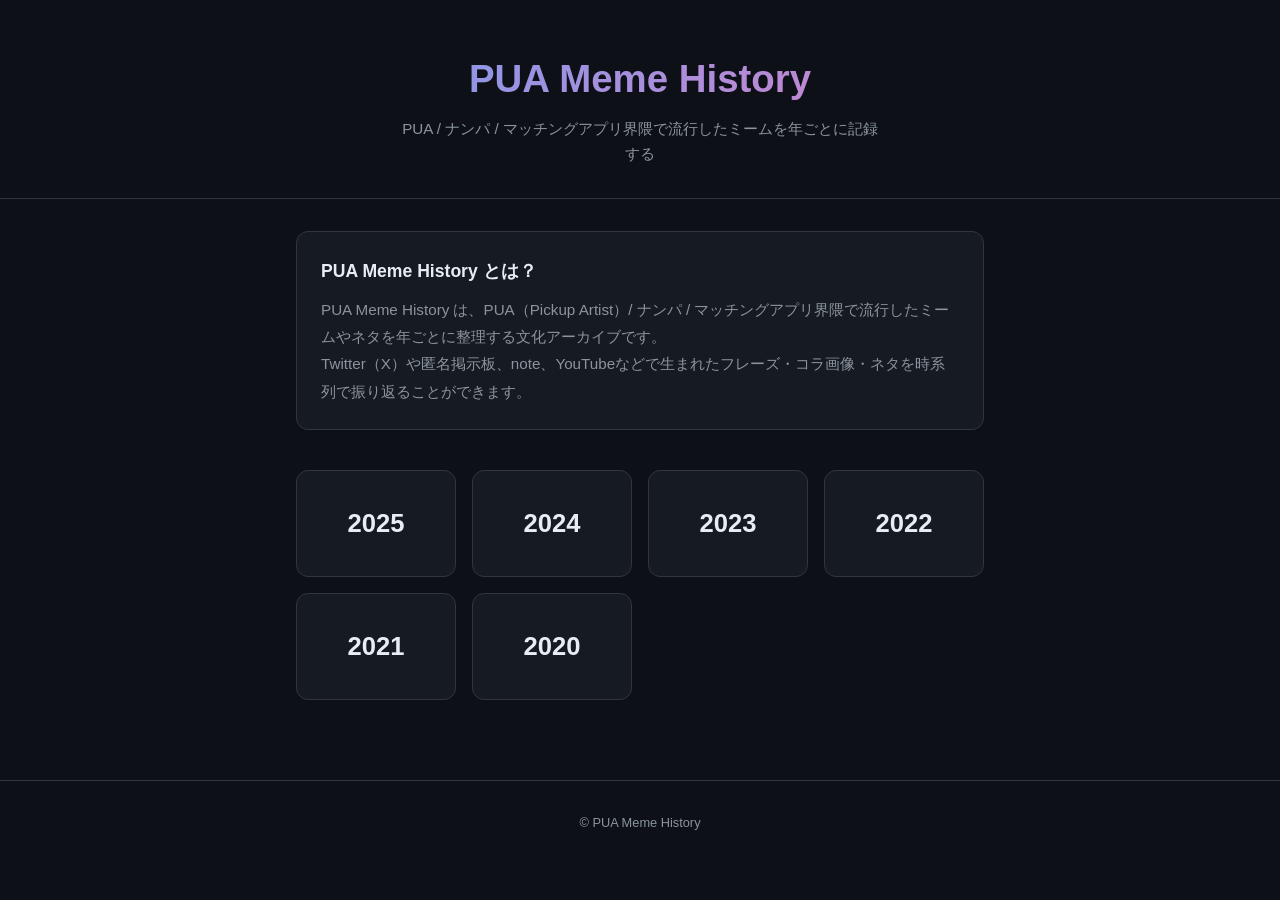
==== site/index.html @ 3447d983 "Initial commit: PUA Meme History サイト雛形と2020-2025年のミームデータ GitHub Pages向けの文化年表サイト。 年別のPUA/ナンパ/マッチングアプリ" ====
<!DOCTYPE html>
<html lang="ja">
<head>
  <meta charset="UTF-8">
  <meta name="viewport" content="width=device-width, initial-scale=1.0">
  <title>PUA Meme History</title>
  <link rel="stylesheet" href="style.css">
</head>
<body>

  <header class="site-header">
    <h1>PUA Meme History</h1>
    <p>PUA / ナンパ / マッチングアプリ界隈で流行したミームを年ごとに記録する</p>
  </header>

  <main class="container">

    <section class="about">
      <h2>PUA Meme History とは？</h2>
      <p>
        PUA Meme History は、PUA（Pickup Artist）/ ナンパ / マッチングアプリ界隈で流行したミームやネタを年ごとに整理する文化アーカイブです。<br>
        Twitter（X）や匿名掲示板、note、YouTubeなどで生まれたフレーズ・コラ画像・ネタを時系列で振り返ることができます。
      </p>
    </section>

    <section>
      <div class="year-grid" id="year-grid">
        <!-- Populated by script.js -->
      </div>
    </section>

  </main>

  <footer class="site-footer">
    &copy; PUA Meme History
  </footer>

  <script src="script.js"></script>
</body>
</html>
---- site/style.css ----
*,
*::before,
*::after {
  margin: 0;
  padding: 0;
  box-sizing: border-box;
}

:root {
  --bg: #0d1117;
  --surface: #161b22;
  --border: #30363d;
  --text: #e6edf3;
  --text-muted: #8b949e;
  --accent: #58a6ff;
  --accent-hover: #79c0ff;
  --pink: #f778ba;
  --gradient: linear-gradient(135deg, #58a6ff, #f778ba);
}

html {
  font-size: 16px;
  scroll-behavior: smooth;
}

body {
  font-family: -apple-system, BlinkMacSystemFont, "Segoe UI", Helvetica, Arial, sans-serif;
  background: var(--bg);
  color: var(--text);
  line-height: 1.6;
  min-height: 100vh;
}

a {
  color: var(--accent);
  text-decoration: none;
  transition: color 0.2s;
}

a:hover {
  color: var(--accent-hover);
}

/* Header */
.site-header {
  text-align: center;
  padding: 3rem 1rem 2rem;
  border-bottom: 1px solid var(--border);
}

.site-header h1 {
  font-size: 2.4rem;
  font-weight: 800;
  background: var(--gradient);
  -webkit-background-clip: text;
  -webkit-text-fill-color: transparent;
  background-clip: text;
  margin-bottom: 0.5rem;
}

.site-header p {
  color: var(--text-muted);
  max-width: 480px;
  margin: 0 auto;
  font-size: 0.95rem;
}

/* Container */
.container {
  max-width: 720px;
  margin: 0 auto;
  padding: 2rem 1rem;
}

/* About section */
.about {
  background: var(--surface);
  border: 1px solid var(--border);
  border-radius: 12px;
  padding: 1.5rem;
  margin-bottom: 2.5rem;
  font-size: 0.95rem;
  color: var(--text-muted);
  line-height: 1.8;
}

.about h2 {
  color: var(--text);
  font-size: 1.1rem;
  margin-bottom: 0.5rem;
}

/* Year grid */
.year-grid {
  display: grid;
  grid-template-columns: repeat(auto-fill, minmax(140px, 1fr));
  gap: 1rem;
}

.year-card {
  display: flex;
  align-items: center;
  justify-content: center;
  background: var(--surface);
  border: 1px solid var(--border);
  border-radius: 12px;
  padding: 2rem 1rem;
  font-size: 1.6rem;
  font-weight: 700;
  color: var(--text);
  transition: transform 0.2s, border-color 0.2s, box-shadow 0.2s;
}

.year-card:hover {
  transform: translateY(-4px);
  border-color: var(--accent);
  box-shadow: 0 4px 24px rgba(88, 166, 255, 0.15);
  color: var(--accent);
}

/* Back link */
.back-link {
  display: inline-block;
  margin-bottom: 1.5rem;
  font-size: 0.9rem;
}

/* Year page header */
.year-title {
  font-size: 2rem;
  font-weight: 800;
  margin-bottom: 1.5rem;
  background: var(--gradient);
  -webkit-background-clip: text;
  -webkit-text-fill-color: transparent;
  background-clip: text;
}

/* Meme card */
.meme-list {
  display: flex;
  flex-direction: column;
  gap: 1.5rem;
}

.meme-card {
  background: var(--surface);
  border: 1px solid var(--border);
  border-radius: 12px;
  padding: 1.5rem;
  transition: border-color 0.2s;
}

.meme-card:hover {
  border-color: var(--accent);
}

.meme-rank {
  font-size: 0.8rem;
  font-weight: 700;
  color: var(--pink);
  text-transform: uppercase;
  letter-spacing: 0.05em;
  margin-bottom: 0.3rem;
}

.meme-name {
  font-size: 1.25rem;
  font-weight: 700;
  margin-bottom: 0.5rem;
}

.meme-description {
  color: var(--text-muted);
  font-size: 0.95rem;
  margin-bottom: 0.5rem;
}

.meme-origin {
  font-size: 0.85rem;
  color: var(--text-muted);
  border-left: 3px solid var(--border);
  padding-left: 0.75rem;
  margin-bottom: 0.75rem;
}

.meme-image {
  width: 100%;
  max-width: 400px;
  border-radius: 8px;
  cursor: pointer;
  transition: opacity 0.2s;
}

.meme-image:hover {
  opacity: 0.85;
}

/* Empty state */
.empty-state {
  text-align: center;
  color: var(--text-muted);
  padding: 3rem 1rem;
}

/* Lightbox */
.lightbox {
  display: none;
  position: fixed;
  inset: 0;
  z-index: 1000;
  background: rgba(0, 0, 0, 0.9);
  align-items: center;
  justify-content: center;
  cursor: zoom-out;
}

.lightbox.active {
  display: flex;
}

.lightbox img {
  max-width: 90vw;
  max-height: 90vh;
  border-radius: 8px;
  box-shadow: 0 0 40px rgba(0, 0, 0, 0.5);
}

/* Footer */
.site-footer {
  text-align: center;
  padding: 2rem 1rem;
  border-top: 1px solid var(--border);
  color: var(--text-muted);
  font-size: 0.8rem;
  margin-top: 3rem;
}

/* Responsive */
@media (max-width: 480px) {
  .site-header h1 {
    font-size: 1.8rem;
  }

  .year-grid {
    grid-template-columns: repeat(2, 1fr);
  }

  .year-title {
    font-size: 1.6rem;
  }

  .meme-name {
    font-size: 1.1rem;
  }
}
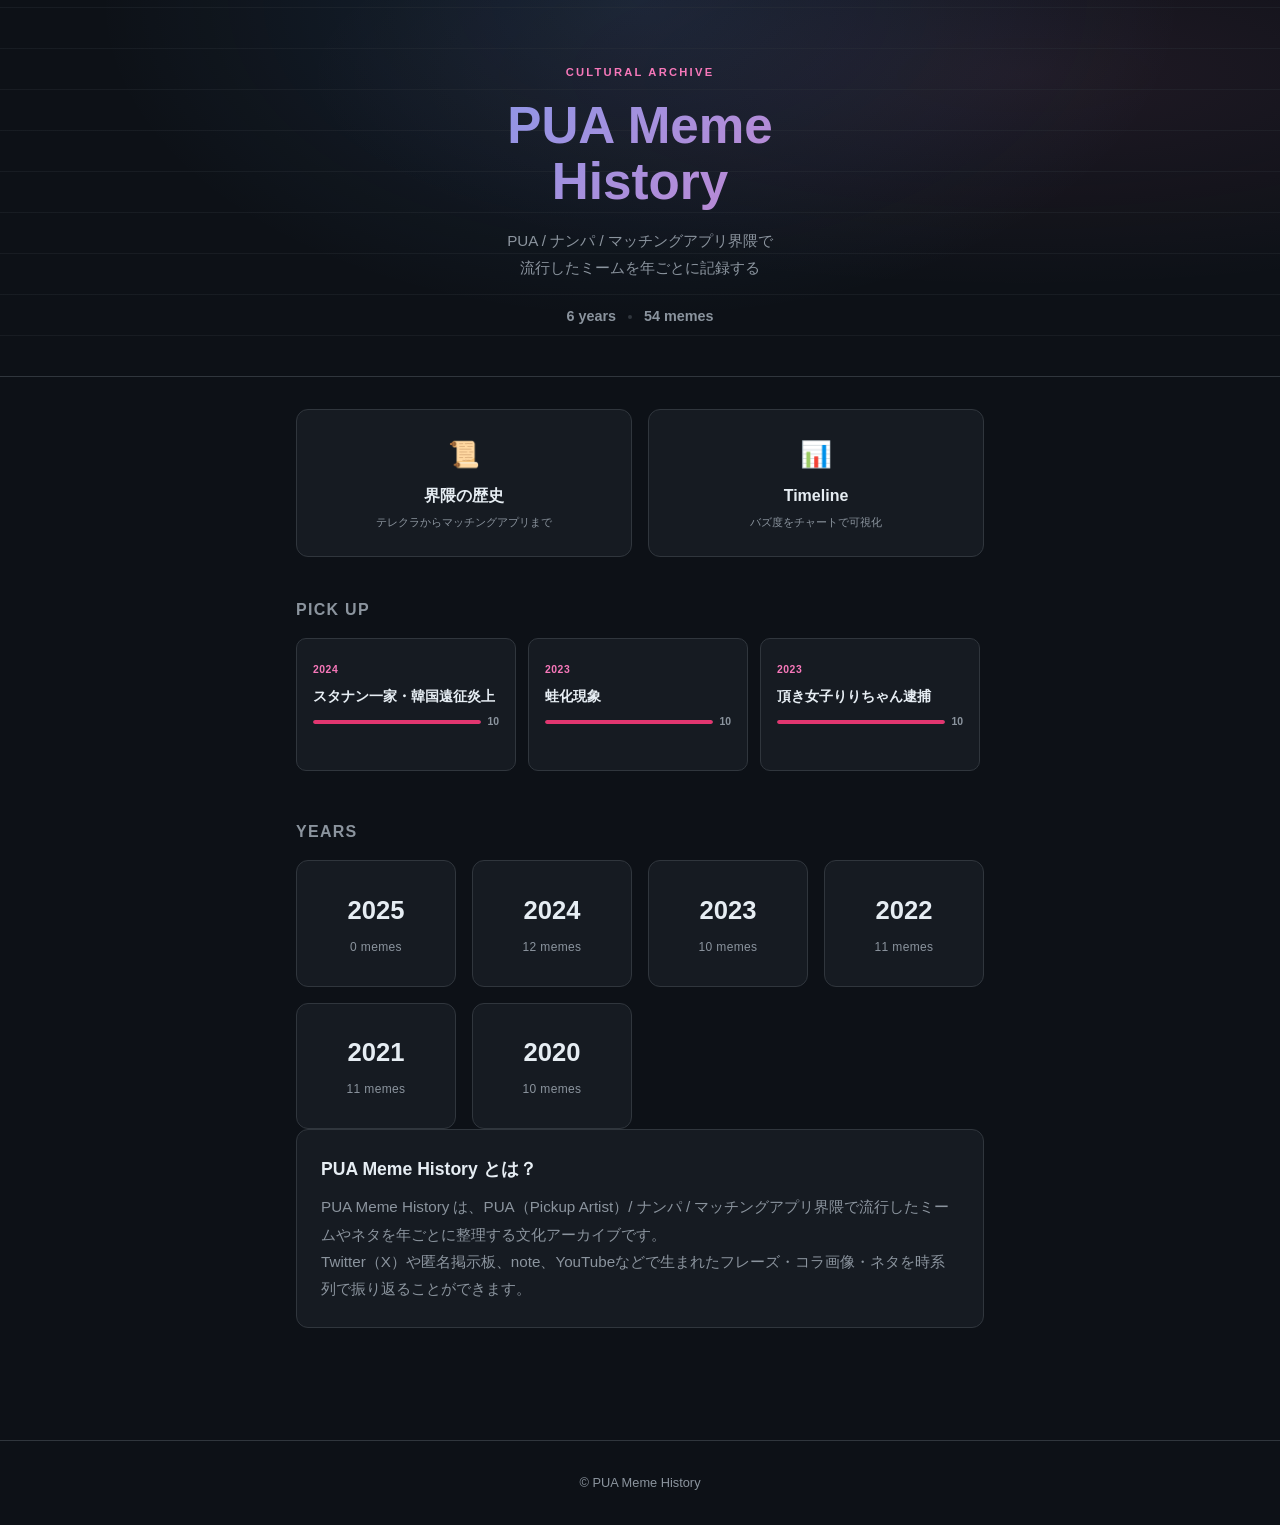
==== commit 9abacb88: "トップページを映えるデザインに刷新 - ヒーローセクション: グラデーション背景+横線パターン+大きなタイトル - ナビカード: 「界隈の歴史」「Timeline」への導線をカード型に - Pick " ====
--- a/site/index.html
+++ b/site/index.html
@@ -4,29 +4,65 @@
   <meta charset="UTF-8">
   <meta name="viewport" content="width=device-width, initial-scale=1.0">
   <title>PUA Meme History</title>
+  <meta name="description" content="PUA / ナンパ / マッチングアプリ界隈で流行したミームを年ごとに記録する文化アーカイブ">
+  <meta property="og:title" content="PUA Meme History">
+  <meta property="og:description" content="PUA / ナンパ / マッチングアプリ界隈で流行したミームを年ごとに記録する文化アーカイブ">
+  <meta property="og:type" content="website">
+  <meta name="twitter:card" content="summary">
+  <link rel="icon" href="data:image/svg+xml,<svg xmlns='http://www.w3.org/2000/svg' viewBox='0 0 100 100'><text y='.9em' font-size='90'>🔥</text></svg>">
   <link rel="stylesheet" href="style.css">
 </head>
 <body>
 
-  <header class="site-header">
-    <h1>PUA Meme History</h1>
-    <p>PUA / ナンパ / マッチングアプリ界隈で流行したミームを年ごとに記録する</p>
-  </header>
+  <!-- Hero -->
+  <section class="hero">
+    <div class="hero-inner">
+      <p class="hero-label">Cultural Archive</p>
+      <h1 class="hero-title">PUA Meme<br>History</h1>
+      <p class="hero-sub">PUA / ナンパ / マッチングアプリ界隈で<br>流行したミームを年ごとに記録する</p>
+      <div class="hero-stats" id="stats"></div>
+    </div>
+  </section>
 
   <main class="container">
 
+    <!-- Nav cards -->
+    <section class="nav-cards">
+      <a href="history.html" class="nav-card">
+        <span class="nav-card-icon">&#x1F4DC;</span>
+        <span class="nav-card-title">界隈の歴史</span>
+        <span class="nav-card-desc">テレクラからマッチングアプリまで</span>
+      </a>
+      <a href="timeline.html" class="nav-card">
+        <span class="nav-card-icon">&#x1F4CA;</span>
+        <span class="nav-card-title">Timeline</span>
+        <span class="nav-card-desc">バズ度をチャートで可視化</span>
+      </a>
+    </section>
+
+    <!-- Pickup memes -->
+    <section class="pickup-section">
+      <h2 class="section-title">Pick Up</h2>
+      <div class="pickup-scroll" id="pickup-scroll">
+        <!-- Populated by script -->
+      </div>
+    </section>
+
+    <!-- Year grid -->
+    <section>
+      <h2 class="section-title">Years</h2>
+      <div class="year-grid" id="year-grid">
+        <!-- Populated by script.js -->
+      </div>
+    </section>
+
+    <!-- About -->
     <section class="about">
       <h2>PUA Meme History とは？</h2>
       <p>
         PUA Meme History は、PUA（Pickup Artist）/ ナンパ / マッチングアプリ界隈で流行したミームやネタを年ごとに整理する文化アーカイブです。<br>
         Twitter（X）や匿名掲示板、note、YouTubeなどで生まれたフレーズ・コラ画像・ネタを時系列で振り返ることができます。
       </p>
-    </section>
-
-    <section>
-      <div class="year-grid" id="year-grid">
-        <!-- Populated by script.js -->
-      </div>
     </section>
 
   </main>
--- a/site/style.css
+++ b/site/style.css
@@ -41,11 +41,229 @@
   color: var(--accent-hover);
 }
 
+/* Hero */
+.hero {
+  position: relative;
+  text-align: center;
+  padding: 4rem 1rem 3rem;
+  background: radial-gradient(ellipse at 50% 0%, rgba(88, 166, 255, 0.12) 0%, transparent 60%),
+              radial-gradient(ellipse at 80% 20%, rgba(247, 120, 186, 0.08) 0%, transparent 50%),
+              var(--bg);
+  border-bottom: 1px solid var(--border);
+  overflow: hidden;
+}
+
+.hero::before {
+  content: "";
+  position: absolute;
+  inset: 0;
+  background: repeating-linear-gradient(
+    0deg,
+    transparent,
+    transparent 40px,
+    rgba(48, 54, 61, 0.3) 40px,
+    rgba(48, 54, 61, 0.3) 41px
+  );
+  pointer-events: none;
+}
+
+.hero-inner {
+  position: relative;
+  z-index: 1;
+}
+
+.hero-label {
+  font-size: 0.7rem;
+  font-weight: 700;
+  letter-spacing: 0.2em;
+  text-transform: uppercase;
+  color: var(--pink);
+  margin-bottom: 1rem;
+}
+
+.hero-title {
+  font-size: 3.2rem;
+  font-weight: 900;
+  line-height: 1.1;
+  background: var(--gradient);
+  -webkit-background-clip: text;
+  -webkit-text-fill-color: transparent;
+  background-clip: text;
+  margin-bottom: 1rem;
+}
+
+.hero-sub {
+  color: var(--text-muted);
+  font-size: 0.95rem;
+  line-height: 1.8;
+  max-width: 400px;
+  margin: 0 auto 1.5rem;
+}
+
+.hero-stats {
+  display: flex;
+  align-items: center;
+  justify-content: center;
+  gap: 0.75rem;
+  font-size: 0.9rem;
+  font-weight: 600;
+  color: var(--text-muted);
+}
+
+/* Nav cards */
+.nav-cards {
+  display: grid;
+  grid-template-columns: repeat(2, 1fr);
+  gap: 1rem;
+  margin-bottom: 2.5rem;
+}
+
+.nav-card {
+  display: flex;
+  flex-direction: column;
+  align-items: center;
+  gap: 0.3rem;
+  padding: 1.5rem 1rem;
+  background: var(--surface);
+  border: 1px solid var(--border);
+  border-radius: 12px;
+  color: var(--text);
+  transition: transform 0.2s, border-color 0.2s, box-shadow 0.2s;
+}
+
+.nav-card:hover {
+  transform: translateY(-3px);
+  border-color: var(--accent);
+  box-shadow: 0 4px 20px rgba(88, 166, 255, 0.12);
+  color: var(--accent);
+}
+
+.nav-card-icon {
+  font-size: 1.6rem;
+  margin-bottom: 0.2rem;
+}
+
+.nav-card-title {
+  font-size: 1rem;
+  font-weight: 700;
+}
+
+.nav-card-desc {
+  font-size: 0.7rem;
+  color: var(--text-muted);
+}
+
+/* Pickup section */
+.pickup-section {
+  margin-bottom: 2.5rem;
+}
+
+.section-title {
+  font-size: 1rem;
+  font-weight: 700;
+  color: var(--text-muted);
+  text-transform: uppercase;
+  letter-spacing: 0.08em;
+  margin-bottom: 1rem;
+}
+
+.pickup-scroll {
+  display: flex;
+  gap: 0.75rem;
+  overflow-x: auto;
+  padding-bottom: 0.5rem;
+  scroll-snap-type: x mandatory;
+  -webkit-overflow-scrolling: touch;
+}
+
+.pickup-scroll::-webkit-scrollbar {
+  height: 4px;
+}
+
+.pickup-scroll::-webkit-scrollbar-track {
+  background: var(--border);
+  border-radius: 2px;
+}
+
+.pickup-scroll::-webkit-scrollbar-thumb {
+  background: var(--text-muted);
+  border-radius: 2px;
+}
+
+.pickup-card {
+  flex: 0 0 220px;
+  scroll-snap-align: start;
+  background: var(--surface);
+  border: 1px solid var(--border);
+  border-radius: 10px;
+  padding: 1rem;
+  color: var(--text);
+  transition: border-color 0.2s;
+  text-decoration: none;
+}
+
+.pickup-card:hover {
+  border-color: var(--accent);
+  color: var(--text);
+}
+
+.pickup-card-year {
+  font-size: 0.65rem;
+  font-weight: 700;
+  color: var(--pink);
+  letter-spacing: 0.05em;
+}
+
+.pickup-card-name {
+  font-size: 0.9rem;
+  font-weight: 700;
+  margin: 0.25rem 0;
+  display: -webkit-box;
+  -webkit-line-clamp: 2;
+  -webkit-box-orient: vertical;
+  overflow: hidden;
+}
+
+.pickup-card-buzz {
+  display: flex;
+  align-items: center;
+  gap: 0.4rem;
+  margin-top: 0.4rem;
+}
+
+.pickup-card-buzz-track {
+  flex: 1;
+  height: 4px;
+  background: var(--border);
+  border-radius: 2px;
+  overflow: hidden;
+}
+
+.pickup-card-buzz-fill {
+  height: 100%;
+  border-radius: 2px;
+}
+
+.pickup-card-buzz-val {
+  font-size: 0.65rem;
+  font-weight: 700;
+  color: var(--text-muted);
+}
+
 /* Header */
 .site-header {
   text-align: center;
   padding: 3rem 1rem 2rem;
   border-bottom: 1px solid var(--border);
+  background: linear-gradient(180deg, rgba(88, 166, 255, 0.04) 0%, transparent 100%);
+}
+
+.site-header-link {
+  color: inherit;
+}
+
+.site-header-link:hover {
+  color: inherit;
 }
 
 .site-header h1 {
@@ -72,13 +290,32 @@
   padding: 2rem 1rem;
 }
 
+/* Stats */
+.stats {
+  display: flex;
+  align-items: center;
+  justify-content: center;
+  gap: 0.75rem;
+  margin-bottom: 2rem;
+  font-size: 0.9rem;
+  font-weight: 600;
+  color: var(--text-muted);
+}
+
+.stats-dot {
+  width: 4px;
+  height: 4px;
+  border-radius: 50%;
+  background: var(--border);
+}
+
 /* About section */
 .about {
   background: var(--surface);
   border: 1px solid var(--border);
   border-radius: 12px;
   padding: 1.5rem;
-  margin-bottom: 2.5rem;
+  margin-bottom: 2rem;
   font-size: 0.95rem;
   color: var(--text-muted);
   line-height: 1.8;
@@ -93,20 +330,20 @@
 /* Year grid */
 .year-grid {
   display: grid;
-  grid-template-columns: repeat(auto-fill, minmax(140px, 1fr));
+  grid-template-columns: repeat(auto-fill, minmax(160px, 1fr));
   gap: 1rem;
 }
 
 .year-card {
   display: flex;
+  flex-direction: column;
   align-items: center;
   justify-content: center;
+  gap: 0.4rem;
   background: var(--surface);
   border: 1px solid var(--border);
   border-radius: 12px;
-  padding: 2rem 1rem;
-  font-size: 1.6rem;
-  font-weight: 700;
+  padding: 1.8rem 1rem;
   color: var(--text);
   transition: transform 0.2s, border-color 0.2s, box-shadow 0.2s;
 }
@@ -118,29 +355,57 @@
   color: var(--accent);
 }
 
+.year-card-year {
+  font-size: 1.6rem;
+  font-weight: 700;
+}
+
+.year-card-count {
+  font-size: 0.75rem;
+  font-weight: 500;
+  color: var(--text-muted);
+  letter-spacing: 0.03em;
+}
+
+.year-card:hover .year-card-count {
+  color: var(--accent);
+}
+
+/* Year page nav */
+.year-nav {
+  margin-bottom: 1rem;
+}
+
 /* Back link */
 .back-link {
   display: inline-block;
-  margin-bottom: 1.5rem;
   font-size: 0.9rem;
 }
 
 /* Year page header */
 .year-title {
-  font-size: 2rem;
+  font-size: 2.4rem;
   font-weight: 800;
-  margin-bottom: 1.5rem;
+  margin-bottom: 0.25rem;
   background: var(--gradient);
   -webkit-background-clip: text;
   -webkit-text-fill-color: transparent;
   background-clip: text;
 }
 
+/* Meme count badge */
+.meme-count {
+  font-size: 0.85rem;
+  font-weight: 600;
+  color: var(--text-muted);
+  margin-bottom: 1.5rem;
+}
+
 /* Meme card */
 .meme-list {
   display: flex;
   flex-direction: column;
-  gap: 1.5rem;
+  gap: 1.2rem;
 }
 
 .meme-card {
@@ -148,20 +413,40 @@
   border: 1px solid var(--border);
   border-radius: 12px;
   padding: 1.5rem;
-  transition: border-color 0.2s;
+  transition: border-color 0.2s, box-shadow 0.2s;
 }
 
 .meme-card:hover {
   border-color: var(--accent);
+  box-shadow: 0 2px 12px rgba(88, 166, 255, 0.08);
+}
+
+/* Fade in animation */
+.fade-in {
+  animation: fadeSlideIn 0.4s ease both;
+}
+
+@keyframes fadeSlideIn {
+  from {
+    opacity: 0;
+    transform: translateY(12px);
+  }
+  to {
+    opacity: 1;
+    transform: translateY(0);
+  }
 }
 
 .meme-rank {
-  font-size: 0.8rem;
-  font-weight: 700;
-  color: var(--pink);
-  text-transform: uppercase;
+  display: inline-block;
+  font-size: 0.7rem;
+  font-weight: 700;
+  color: var(--bg);
+  background: var(--pink);
+  padding: 0.15rem 0.5rem;
+  border-radius: 4px;
   letter-spacing: 0.05em;
-  margin-bottom: 0.3rem;
+  margin-bottom: 0.5rem;
 }
 
 .meme-name {
@@ -174,14 +459,16 @@
   color: var(--text-muted);
   font-size: 0.95rem;
   margin-bottom: 0.5rem;
+  line-height: 1.7;
 }
 
 .meme-origin {
   font-size: 0.85rem;
   color: var(--text-muted);
-  border-left: 3px solid var(--border);
+  border-left: 3px solid var(--pink);
   padding-left: 0.75rem;
   margin-bottom: 0.75rem;
+  opacity: 0.8;
 }
 
 .meme-image {
@@ -196,6 +483,32 @@
   opacity: 0.85;
 }
 
+/* Year pager */
+.year-pager {
+  display: flex;
+  justify-content: space-between;
+  align-items: center;
+  margin-top: 2.5rem;
+  padding-top: 1.5rem;
+  border-top: 1px solid var(--border);
+}
+
+.pager-link {
+  font-size: 0.95rem;
+  font-weight: 600;
+  padding: 0.5rem 1rem;
+  border-radius: 8px;
+  border: 1px solid var(--border);
+  color: var(--text);
+  transition: border-color 0.2s, background 0.2s;
+}
+
+.pager-link:hover {
+  border-color: var(--accent);
+  background: rgba(88, 166, 255, 0.08);
+  color: var(--accent);
+}
+
 /* Empty state */
 .empty-state {
   text-align: center;
@@ -209,10 +522,11 @@
   position: fixed;
   inset: 0;
   z-index: 1000;
-  background: rgba(0, 0, 0, 0.9);
+  background: rgba(0, 0, 0, 0.92);
   align-items: center;
   justify-content: center;
   cursor: zoom-out;
+  animation: fadeIn 0.2s ease;
 }
 
 .lightbox.active {
@@ -226,6 +540,311 @@
   box-shadow: 0 0 40px rgba(0, 0, 0, 0.5);
 }
 
+@keyframes fadeIn {
+  from { opacity: 0; }
+  to { opacity: 1; }
+}
+
+/* Buzz meter on meme cards */
+.meme-buzz {
+  display: flex;
+  align-items: center;
+  gap: 0.5rem;
+  margin-bottom: 0.75rem;
+}
+
+.meme-buzz-label {
+  font-size: 0.75rem;
+  color: var(--text-muted);
+  white-space: nowrap;
+}
+
+.meme-buzz-track {
+  flex: 1;
+  height: 6px;
+  background: var(--border);
+  border-radius: 3px;
+  overflow: hidden;
+}
+
+.meme-buzz-fill {
+  height: 100%;
+  border-radius: 3px;
+  transition: width 0.6s ease;
+}
+
+.meme-buzz-value {
+  font-size: 0.75rem;
+  font-weight: 700;
+  color: var(--text-muted);
+  min-width: 1.5rem;
+  text-align: right;
+}
+
+.meme-peak {
+  font-size: 0.75rem;
+  color: var(--text-muted);
+  margin-bottom: 0.5rem;
+}
+
+/* Container wide (for timeline) */
+.container-wide {
+  max-width: 960px;
+}
+
+/* Timeline controls */
+.timeline-desc {
+  font-size: 0.85rem;
+  color: var(--text-muted);
+  margin-bottom: 1.5rem;
+}
+
+.timeline-controls {
+  display: flex;
+  gap: 0.5rem;
+  margin-bottom: 2rem;
+}
+
+.tl-btn {
+  padding: 0.4rem 1rem;
+  border: 1px solid var(--border);
+  border-radius: 8px;
+  background: transparent;
+  color: var(--text-muted);
+  font-size: 0.85rem;
+  cursor: pointer;
+  transition: all 0.2s;
+}
+
+.tl-btn:hover {
+  border-color: var(--accent);
+  color: var(--text);
+}
+
+.tl-btn.active {
+  background: var(--accent);
+  border-color: var(--accent);
+  color: var(--bg);
+  font-weight: 600;
+}
+
+.timeline-view.hidden {
+  display: none;
+}
+
+/* Chart view */
+.tl-year-group {
+  margin-bottom: 2rem;
+}
+
+.tl-year-label {
+  font-size: 1.3rem;
+  font-weight: 700;
+  margin-bottom: 0.75rem;
+}
+
+.tl-year-label a {
+  color: var(--text);
+}
+
+.tl-year-label a:hover {
+  color: var(--accent);
+}
+
+.tl-year-bars {
+  display: flex;
+  flex-direction: column;
+  gap: 0.4rem;
+}
+
+.tl-bar-row {
+  display: grid;
+  grid-template-columns: 2.5rem 1fr auto auto;
+  align-items: center;
+  gap: 0.5rem;
+}
+
+.tl-bar-month {
+  font-size: 0.7rem;
+  color: var(--text-muted);
+  text-align: right;
+}
+
+.tl-bar-track {
+  height: 20px;
+  background: var(--surface);
+  border-radius: 4px;
+  overflow: hidden;
+}
+
+.tl-bar {
+  height: 100%;
+  border-radius: 4px;
+  min-width: 4px;
+  transition: width 0.6s ease;
+}
+
+.tl-bar-name {
+  font-size: 0.8rem;
+  color: var(--text);
+  white-space: nowrap;
+  overflow: hidden;
+  text-overflow: ellipsis;
+  max-width: 200px;
+}
+
+.tl-bar-buzz {
+  font-size: 0.7rem;
+  font-weight: 700;
+  color: var(--text-muted);
+  min-width: 1.2rem;
+  text-align: right;
+}
+
+/* Heatmap view */
+.heatmap-grid {
+  display: grid;
+  grid-template-columns: 3.5rem repeat(12, 1fr);
+  gap: 3px;
+}
+
+.hm-corner {
+  /* empty top-left */
+}
+
+.hm-month-header {
+  font-size: 0.65rem;
+  color: var(--text-muted);
+  text-align: center;
+  padding: 0.3rem 0;
+}
+
+.hm-year-header {
+  font-size: 0.85rem;
+  font-weight: 600;
+  display: flex;
+  align-items: center;
+}
+
+.hm-year-header a {
+  color: var(--text);
+}
+
+.hm-year-header a:hover {
+  color: var(--accent);
+}
+
+.hm-cell {
+  aspect-ratio: 1;
+  border-radius: 4px;
+  display: flex;
+  align-items: center;
+  justify-content: center;
+  cursor: default;
+  transition: transform 0.15s;
+  min-height: 36px;
+}
+
+.hm-cell:hover {
+  transform: scale(1.15);
+  z-index: 1;
+}
+
+.hm-count {
+  font-size: 0.75rem;
+  font-weight: 700;
+  color: var(--text);
+}
+
+.hm-legend {
+  display: flex;
+  align-items: center;
+  gap: 0.3rem;
+  margin-top: 1.5rem;
+  justify-content: center;
+}
+
+.hm-legend-label {
+  font-size: 0.75rem;
+  color: var(--text-muted);
+  margin-right: 0.3rem;
+}
+
+.hm-legend-cell {
+  width: 24px;
+  height: 24px;
+  border-radius: 4px;
+  display: flex;
+  align-items: center;
+  justify-content: center;
+  font-size: 0.6rem;
+  font-weight: 700;
+  color: var(--text);
+}
+
+/* History timeline */
+.history-timeline {
+  display: flex;
+  flex-direction: column;
+  gap: 2.5rem;
+}
+
+.history-era {
+  position: relative;
+}
+
+.history-era-title {
+  font-size: 1.1rem;
+  font-weight: 700;
+  color: var(--pink);
+  margin-bottom: 1rem;
+  padding-bottom: 0.5rem;
+  border-bottom: 2px solid var(--pink);
+}
+
+.history-items {
+  display: flex;
+  flex-direction: column;
+  gap: 0.75rem;
+  padding-left: 0.5rem;
+  border-left: 2px solid var(--border);
+}
+
+.history-item {
+  display: grid;
+  grid-template-columns: 4.5rem 1fr;
+  gap: 1rem;
+  padding: 1rem;
+  background: var(--surface);
+  border: 1px solid var(--border);
+  border-radius: 10px;
+  transition: border-color 0.2s;
+}
+
+.history-item:hover {
+  border-color: var(--accent);
+}
+
+.history-year {
+  font-size: 0.85rem;
+  font-weight: 700;
+  color: var(--accent);
+  padding-top: 0.15rem;
+  white-space: nowrap;
+}
+
+.history-content strong {
+  display: block;
+  font-size: 1rem;
+  margin-bottom: 0.3rem;
+}
+
+.history-content p {
+  font-size: 0.85rem;
+  color: var(--text-muted);
+  line-height: 1.7;
+}
+
 /* Footer */
 .site-footer {
   text-align: center;
@@ -238,6 +857,30 @@
 
 /* Responsive */
 @media (max-width: 480px) {
+  .hero {
+    padding: 3rem 1rem 2rem;
+  }
+
+  .hero-title {
+    font-size: 2.2rem;
+  }
+
+  .hero-sub {
+    font-size: 0.85rem;
+  }
+
+  .nav-cards {
+    grid-template-columns: 1fr;
+  }
+
+  .pickup-card {
+    flex: 0 0 180px;
+  }
+
+  .site-header {
+    padding: 2rem 1rem 1.5rem;
+  }
+
   .site-header h1 {
     font-size: 1.8rem;
   }
@@ -247,10 +890,59 @@
   }
 
   .year-title {
-    font-size: 1.6rem;
+    font-size: 2rem;
   }
 
   .meme-name {
     font-size: 1.1rem;
   }
-}
+
+  .meme-card {
+    padding: 1.2rem;
+  }
+
+  .pager-link {
+    font-size: 0.85rem;
+    padding: 0.4rem 0.75rem;
+  }
+
+  .container-wide {
+    max-width: 100%;
+  }
+
+  .tl-bar-name {
+    max-width: 120px;
+    font-size: 0.7rem;
+  }
+
+  .tl-bar-row {
+    grid-template-columns: 2rem 1fr auto auto;
+    gap: 0.3rem;
+  }
+
+  .hm-month-header {
+    font-size: 0.5rem;
+  }
+
+  .hm-cell {
+    min-height: 28px;
+  }
+
+  .hm-year-header {
+    font-size: 0.75rem;
+  }
+
+  .history-item {
+    grid-template-columns: 3.5rem 1fr;
+    gap: 0.5rem;
+    padding: 0.75rem;
+  }
+
+  .history-year {
+    font-size: 0.75rem;
+  }
+
+  .history-content strong {
+    font-size: 0.9rem;
+  }
+}
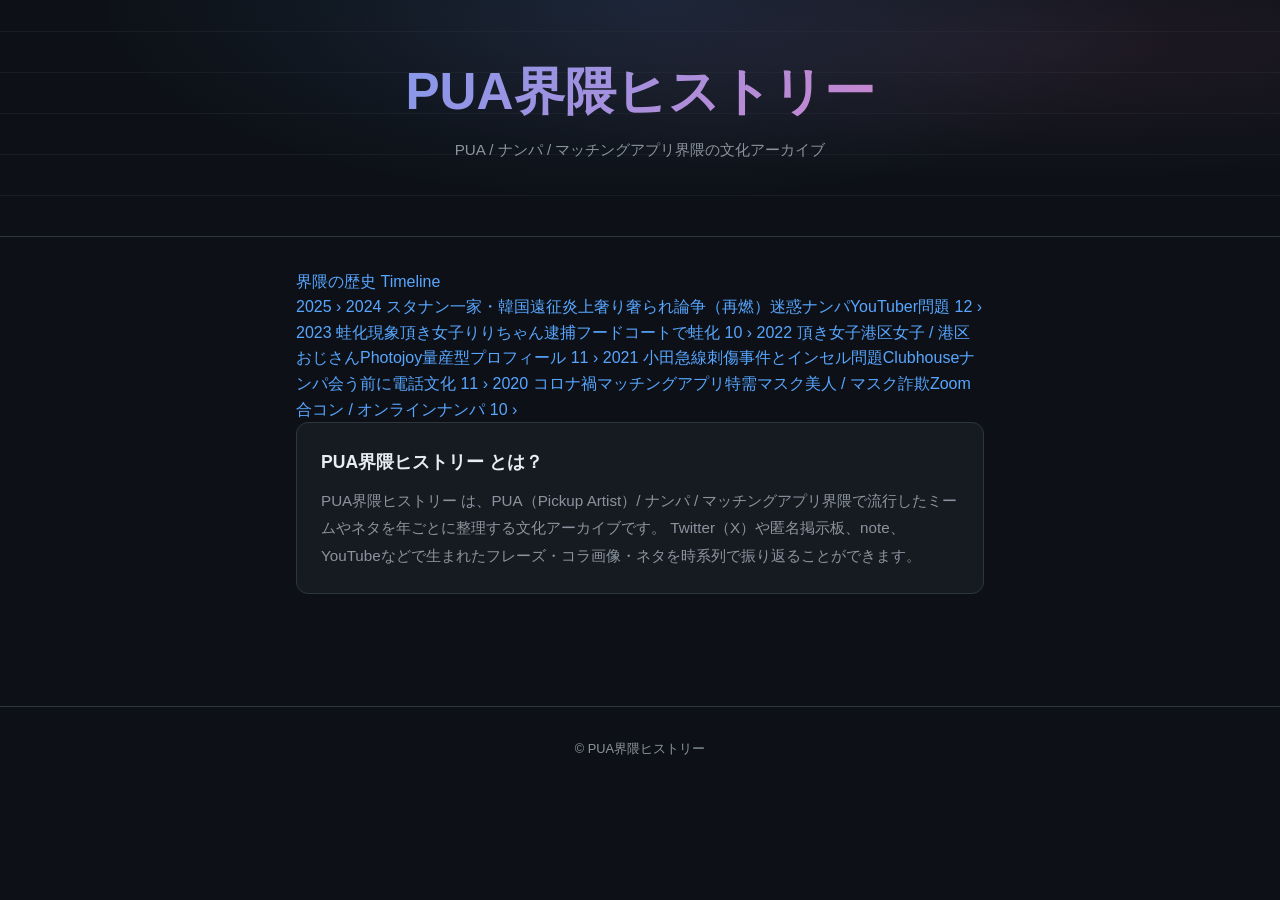
==== commit 3aaf0645: "サイト名を「PUA界隈ヒストリー」に変更 全HTMLページ、script.js、README.mdの「PUA Meme History」を 「PUA界隈ヒストリー」に一括変更  Co-Authored" ====
--- a/site/index.html
+++ b/site/index.html
@@ -3,9 +3,9 @@
 <head>
   <meta charset="UTF-8">
   <meta name="viewport" content="width=device-width, initial-scale=1.0">
-  <title>PUA Meme History</title>
+  <title>PUA界隈ヒストリー</title>
   <meta name="description" content="PUA / ナンパ / マッチングアプリ界隈で流行したミームを年ごとに記録する文化アーカイブ">
-  <meta property="og:title" content="PUA Meme History">
+  <meta property="og:title" content="PUA界隈ヒストリー">
   <meta property="og:description" content="PUA / ナンパ / マッチングアプリ界隈で流行したミームを年ごとに記録する文化アーカイブ">
   <meta property="og:type" content="website">
   <meta name="twitter:card" content="summary">
@@ -14,53 +14,34 @@
 </head>
 <body>
 
-  <!-- Hero -->
-  <section class="hero">
+  <!-- Hero (compact) -->
+  <section class="hero hero-compact">
     <div class="hero-inner">
-      <p class="hero-label">Cultural Archive</p>
-      <h1 class="hero-title">PUA Meme<br>History</h1>
-      <p class="hero-sub">PUA / ナンパ / マッチングアプリ界隈で<br>流行したミームを年ごとに記録する</p>
-      <div class="hero-stats" id="stats"></div>
+      <h1 class="hero-title">PUA界隈ヒストリー</h1>
+      <p class="hero-sub">PUA / ナンパ / マッチングアプリ界隈の文化アーカイブ</p>
     </div>
   </section>
 
   <main class="container">
 
-    <!-- Nav cards -->
-    <section class="nav-cards">
-      <a href="history.html" class="nav-card">
-        <span class="nav-card-icon">&#x1F4DC;</span>
-        <span class="nav-card-title">界隈の歴史</span>
-        <span class="nav-card-desc">テレクラからマッチングアプリまで</span>
-      </a>
-      <a href="timeline.html" class="nav-card">
-        <span class="nav-card-icon">&#x1F4CA;</span>
-        <span class="nav-card-title">Timeline</span>
-        <span class="nav-card-desc">バズ度をチャートで可視化</span>
-      </a>
-    </section>
+    <!-- Nav row -->
+    <nav class="nav-row">
+      <a href="history.html" class="nav-pill">界隈の歴史</a>
+      <a href="timeline.html" class="nav-pill">Timeline</a>
+    </nav>
 
-    <!-- Pickup memes -->
-    <section class="pickup-section">
-      <h2 class="section-title">Pick Up</h2>
-      <div class="pickup-scroll" id="pickup-scroll">
-        <!-- Populated by script -->
-      </div>
-    </section>
-
-    <!-- Year grid -->
+    <!-- Year list -->
     <section>
-      <h2 class="section-title">Years</h2>
-      <div class="year-grid" id="year-grid">
+      <div class="year-list" id="year-list">
         <!-- Populated by script.js -->
       </div>
     </section>
 
     <!-- About -->
     <section class="about">
-      <h2>PUA Meme History とは？</h2>
+      <h2>PUA界隈ヒストリー とは？</h2>
       <p>
-        PUA Meme History は、PUA（Pickup Artist）/ ナンパ / マッチングアプリ界隈で流行したミームやネタを年ごとに整理する文化アーカイブです。<br>
+        PUA界隈ヒストリー は、PUA（Pickup Artist）/ ナンパ / マッチングアプリ界隈で流行したミームやネタを年ごとに整理する文化アーカイブです。
         Twitter（X）や匿名掲示板、note、YouTubeなどで生まれたフレーズ・コラ画像・ネタを時系列で振り返ることができます。
       </p>
     </section>
@@ -68,7 +49,7 @@
   </main>
 
   <footer class="site-footer">
-    &copy; PUA Meme History
+    &copy; PUA界隈ヒストリー
   </footer>
 
   <script src="script.js"></script>
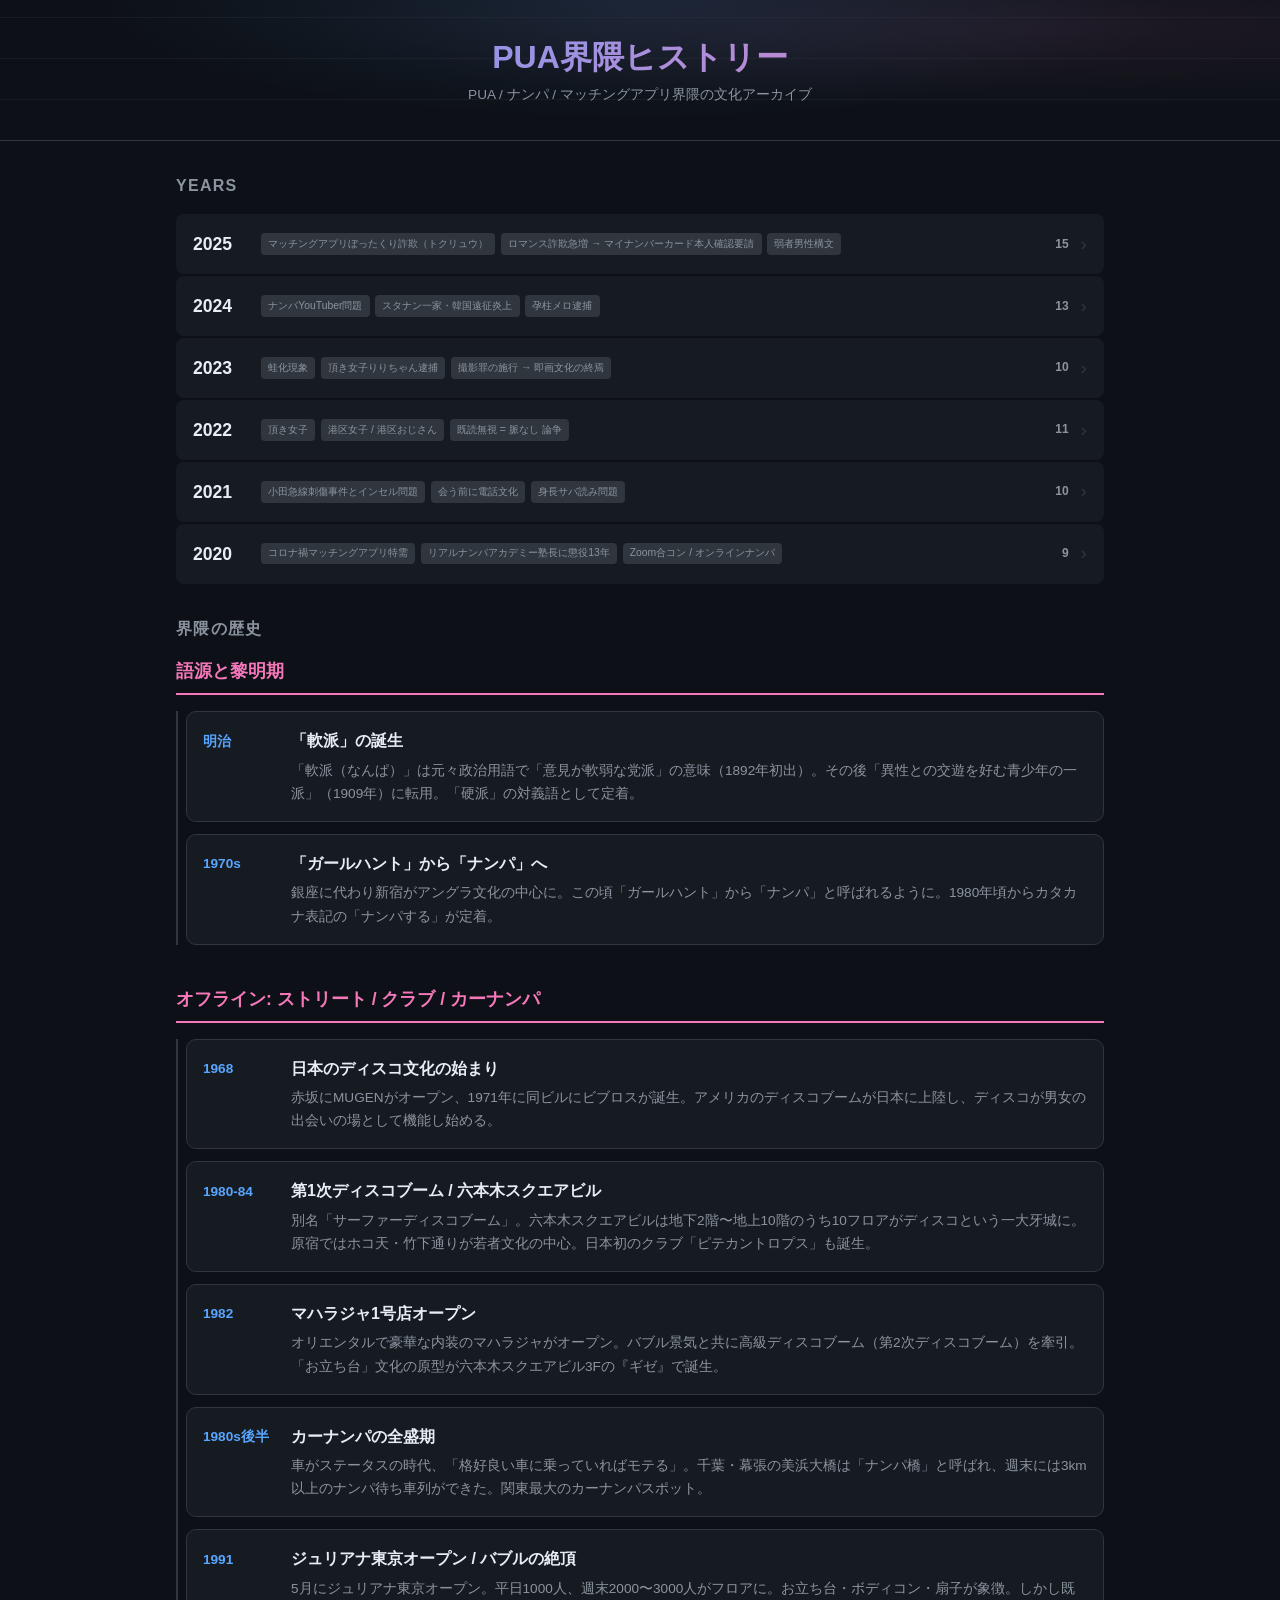
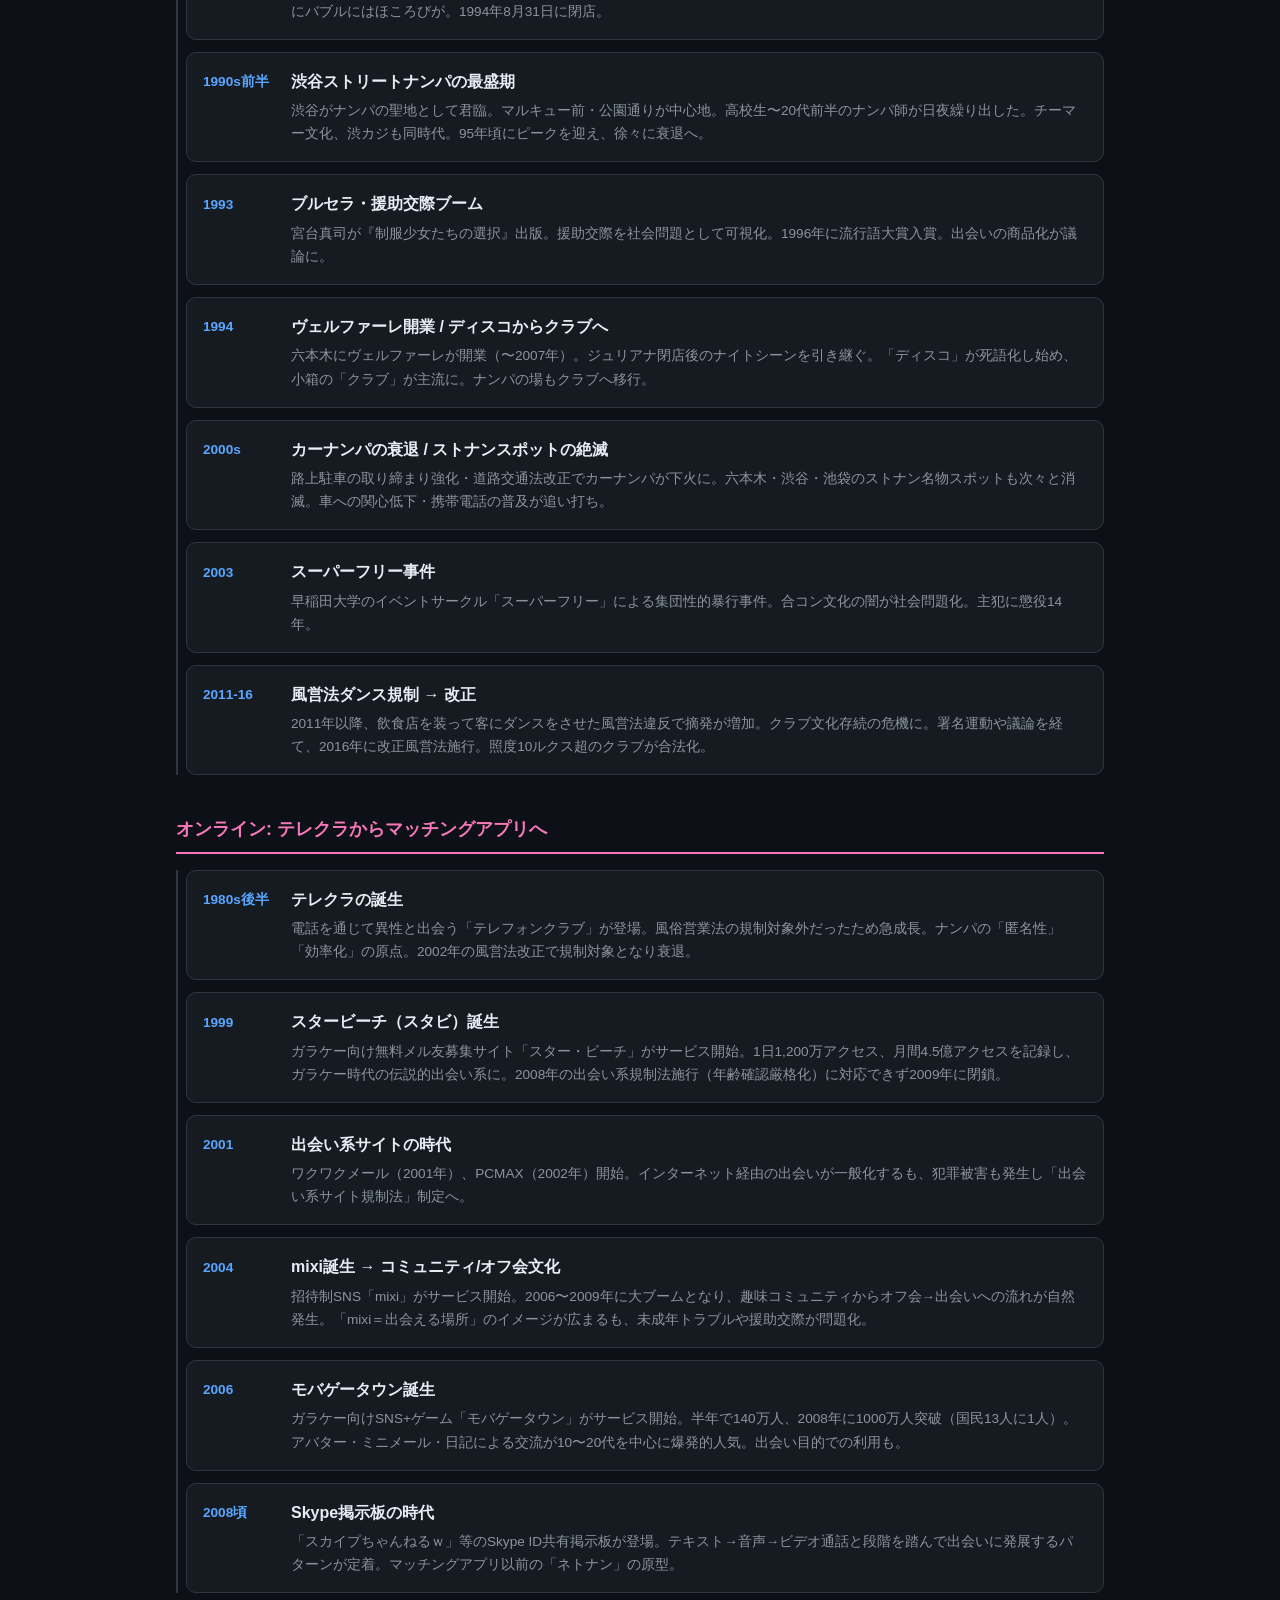
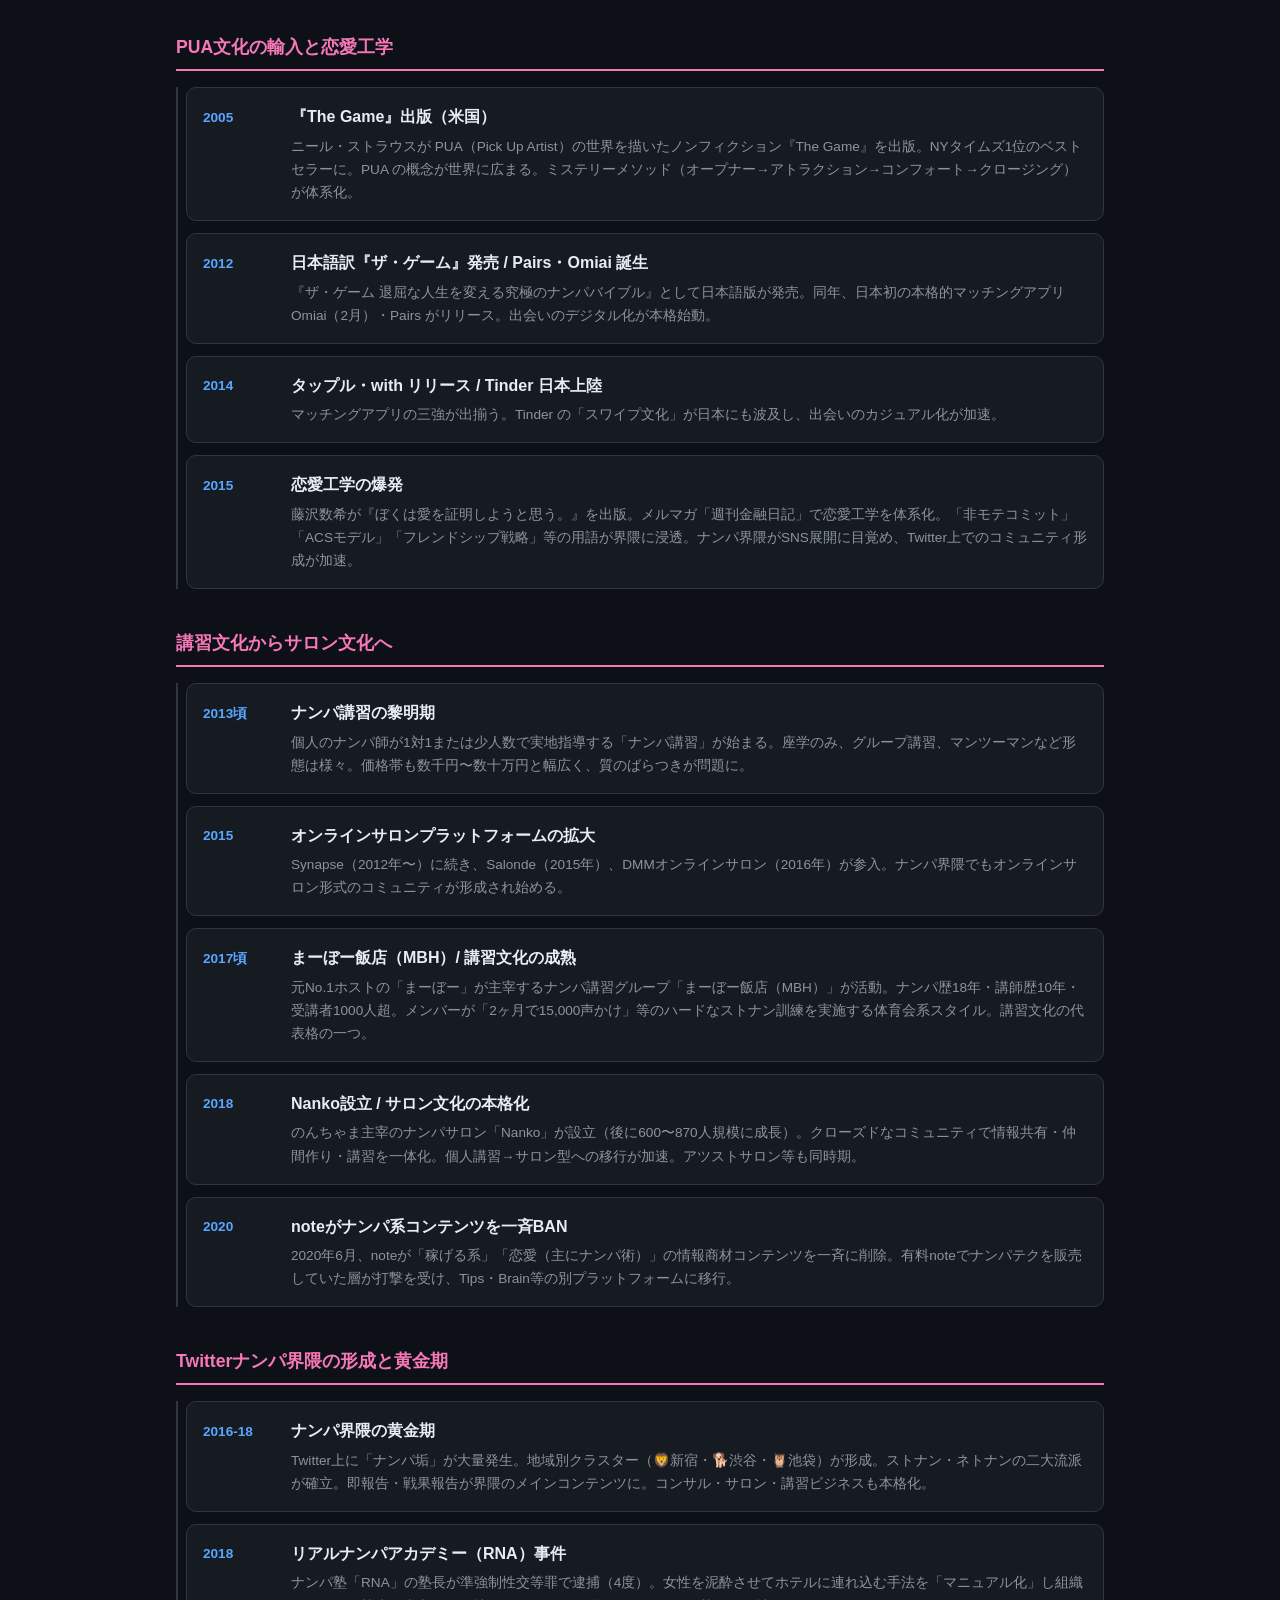
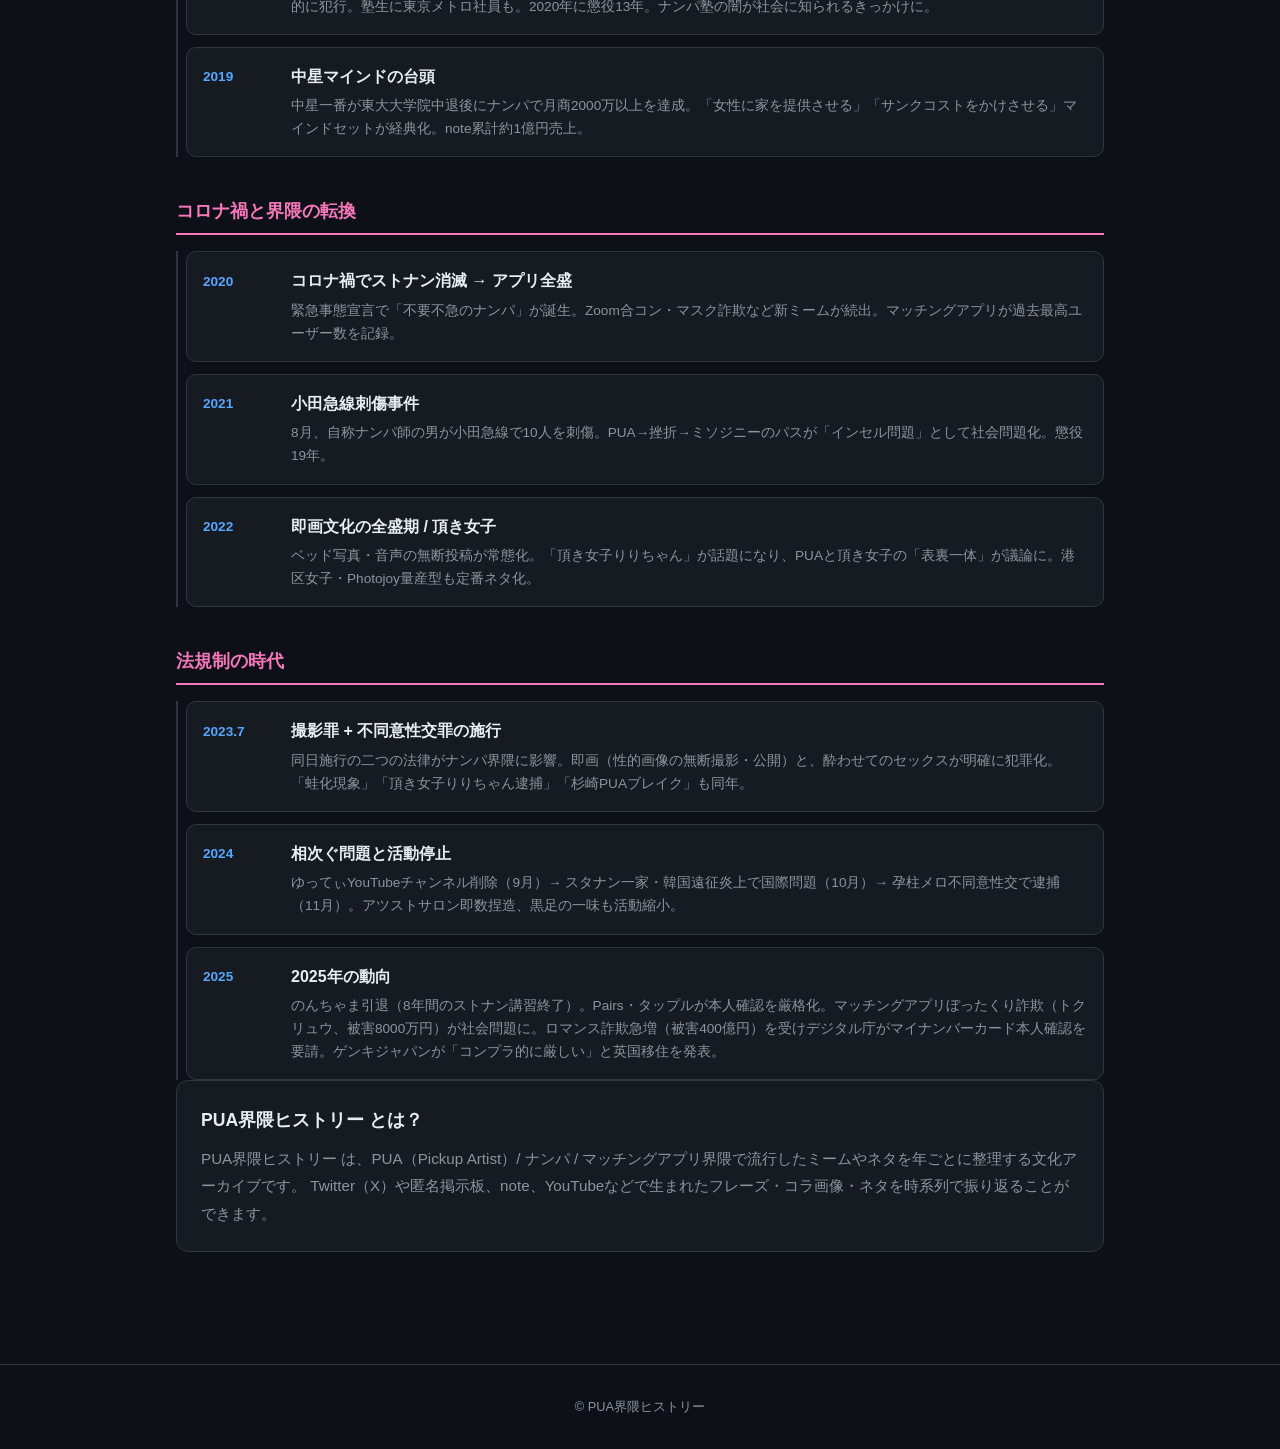
==== commit 25553d14: "「ストナン師のアプリ転向」を削除（証拠なし） 2020.jsonからエントリ削除、index.htmlの歴史セクションからも記述削除  Co-Authored-By: Claude Opus 4.6 " ====
--- a/site/index.html
+++ b/site/index.html
@@ -14,7 +14,7 @@
 </head>
 <body>
 
-  <!-- Hero (compact) -->
+  <!-- Hero -->
   <section class="hero hero-compact">
     <div class="hero-inner">
       <h1 class="hero-title">PUA界隈ヒストリー</h1>
@@ -22,18 +22,329 @@
     </div>
   </section>
 
-  <main class="container">
-
-    <!-- Nav row -->
-    <nav class="nav-row">
-      <a href="history.html" class="nav-pill">界隈の歴史</a>
-      <a href="timeline.html" class="nav-pill">Timeline</a>
-    </nav>
+  <main class="container container-wide">
 
     <!-- Year list -->
     <section>
+      <h2 class="section-title">Years</h2>
       <div class="year-list" id="year-list">
         <!-- Populated by script.js -->
+      </div>
+    </section>
+
+    <!-- History -->
+    <section>
+      <h2 class="section-title">界隈の歴史</h2>
+
+      <div class="history-timeline">
+
+        <div class="history-era">
+          <h3 class="history-era-title">語源と黎明期</h3>
+          <div class="history-items">
+            <div class="history-item">
+              <span class="history-year">明治</span>
+              <div class="history-content">
+                <strong>「軟派」の誕生</strong>
+                <p>「軟派（なんぱ）」は元々政治用語で「意見が軟弱な党派」の意味（1892年初出）。その後「異性との交遊を好む青少年の一派」（1909年）に転用。「硬派」の対義語として定着。</p>
+              </div>
+            </div>
+            <div class="history-item">
+              <span class="history-year">1970s</span>
+              <div class="history-content">
+                <strong>「ガールハント」から「ナンパ」へ</strong>
+                <p>銀座に代わり新宿がアングラ文化の中心に。この頃「ガールハント」から「ナンパ」と呼ばれるように。1980年頃からカタカナ表記の「ナンパする」が定着。</p>
+              </div>
+            </div>
+          </div>
+        </div>
+
+        <div class="history-era">
+          <h3 class="history-era-title">オフライン: ストリート / クラブ / カーナンパ</h3>
+          <div class="history-items">
+            <div class="history-item">
+              <span class="history-year">1968</span>
+              <div class="history-content">
+                <strong>日本のディスコ文化の始まり</strong>
+                <p>赤坂にMUGENがオープン、1971年に同ビルにビブロスが誕生。アメリカのディスコブームが日本に上陸し、ディスコが男女の出会いの場として機能し始める。</p>
+              </div>
+            </div>
+            <div class="history-item">
+              <span class="history-year">1980-84</span>
+              <div class="history-content">
+                <strong>第1次ディスコブーム / 六本木スクエアビル</strong>
+                <p>別名「サーファーディスコブーム」。六本木スクエアビルは地下2階〜地上10階のうち10フロアがディスコという一大牙城に。原宿ではホコ天・竹下通りが若者文化の中心。日本初のクラブ「ピテカントロプス」も誕生。</p>
+              </div>
+            </div>
+            <div class="history-item">
+              <span class="history-year">1982</span>
+              <div class="history-content">
+                <strong>マハラジャ1号店オープン</strong>
+                <p>オリエンタルで豪華な内装のマハラジャがオープン。バブル景気と共に高級ディスコブーム（第2次ディスコブーム）を牽引。「お立ち台」文化の原型が六本木スクエアビル3Fの『ギゼ』で誕生。</p>
+              </div>
+            </div>
+            <div class="history-item">
+              <span class="history-year">1980s後半</span>
+              <div class="history-content">
+                <strong>カーナンパの全盛期</strong>
+                <p>車がステータスの時代、「格好良い車に乗っていればモテる」。千葉・幕張の美浜大橋は「ナンパ橋」と呼ばれ、週末には3km以上のナンパ待ち車列ができた。関東最大のカーナンパスポット。</p>
+              </div>
+            </div>
+            <div class="history-item">
+              <span class="history-year">1991</span>
+              <div class="history-content">
+                <strong>ジュリアナ東京オープン / バブルの絶頂</strong>
+                <p>5月にジュリアナ東京オープン。平日1000人、週末2000〜3000人がフロアに。お立ち台・ボディコン・扇子が象徴。しかし既にバブルにはほころびが。1994年8月31日に閉店。</p>
+              </div>
+            </div>
+            <div class="history-item">
+              <span class="history-year">1990s前半</span>
+              <div class="history-content">
+                <strong>渋谷ストリートナンパの最盛期</strong>
+                <p>渋谷がナンパの聖地として君臨。マルキュー前・公園通りが中心地。高校生〜20代前半のナンパ師が日夜繰り出した。チーマー文化、渋カジも同時代。95年頃にピークを迎え、徐々に衰退へ。</p>
+              </div>
+            </div>
+            <div class="history-item">
+              <span class="history-year">1993</span>
+              <div class="history-content">
+                <strong>ブルセラ・援助交際ブーム</strong>
+                <p>宮台真司が『制服少女たちの選択』出版。援助交際を社会問題として可視化。1996年に流行語大賞入賞。出会いの商品化が議論に。</p>
+              </div>
+            </div>
+            <div class="history-item">
+              <span class="history-year">1994</span>
+              <div class="history-content">
+                <strong>ヴェルファーレ開業 / ディスコからクラブへ</strong>
+                <p>六本木にヴェルファーレが開業（〜2007年）。ジュリアナ閉店後のナイトシーンを引き継ぐ。「ディスコ」が死語化し始め、小箱の「クラブ」が主流に。ナンパの場もクラブへ移行。</p>
+              </div>
+            </div>
+            <div class="history-item">
+              <span class="history-year">2000s</span>
+              <div class="history-content">
+                <strong>カーナンパの衰退 / ストナンスポットの絶滅</strong>
+                <p>路上駐車の取り締まり強化・道路交通法改正でカーナンパが下火に。六本木・渋谷・池袋のストナン名物スポットも次々と消滅。車への関心低下・携帯電話の普及が追い打ち。</p>
+              </div>
+            </div>
+            <div class="history-item">
+              <span class="history-year">2003</span>
+              <div class="history-content">
+                <strong>スーパーフリー事件</strong>
+                <p>早稲田大学のイベントサークル「スーパーフリー」による集団性的暴行事件。合コン文化の闇が社会問題化。主犯に懲役14年。</p>
+              </div>
+            </div>
+            <div class="history-item">
+              <span class="history-year">2011-16</span>
+              <div class="history-content">
+                <strong>風営法ダンス規制 → 改正</strong>
+                <p>2011年以降、飲食店を装って客にダンスをさせた風営法違反で摘発が増加。クラブ文化存続の危機に。署名運動や議論を経て、2016年に改正風営法施行。照度10ルクス超のクラブが合法化。</p>
+              </div>
+            </div>
+          </div>
+        </div>
+
+        <div class="history-era">
+          <h3 class="history-era-title">オンライン: テレクラからマッチングアプリへ</h3>
+          <div class="history-items">
+            <div class="history-item">
+              <span class="history-year">1980s後半</span>
+              <div class="history-content">
+                <strong>テレクラの誕生</strong>
+                <p>電話を通じて異性と出会う「テレフォンクラブ」が登場。風俗営業法の規制対象外だったため急成長。ナンパの「匿名性」「効率化」の原点。2002年の風営法改正で規制対象となり衰退。</p>
+              </div>
+            </div>
+            <div class="history-item">
+              <span class="history-year">1999</span>
+              <div class="history-content">
+                <strong>スタービーチ（スタビ）誕生</strong>
+                <p>ガラケー向け無料メル友募集サイト「スター・ビーチ」がサービス開始。1日1,200万アクセス、月間4.5億アクセスを記録し、ガラケー時代の伝説的出会い系に。2008年の出会い系規制法施行（年齢確認厳格化）に対応できず2009年に閉鎖。</p>
+              </div>
+            </div>
+            <div class="history-item">
+              <span class="history-year">2001</span>
+              <div class="history-content">
+                <strong>出会い系サイトの時代</strong>
+                <p>ワクワクメール（2001年）、PCMAX（2002年）開始。インターネット経由の出会いが一般化するも、犯罪被害も発生し「出会い系サイト規制法」制定へ。</p>
+              </div>
+            </div>
+            <div class="history-item">
+              <span class="history-year">2004</span>
+              <div class="history-content">
+                <strong>mixi誕生 → コミュニティ/オフ会文化</strong>
+                <p>招待制SNS「mixi」がサービス開始。2006〜2009年に大ブームとなり、趣味コミュニティからオフ会→出会いへの流れが自然発生。「mixi＝出会える場所」のイメージが広まるも、未成年トラブルや援助交際が問題化。</p>
+              </div>
+            </div>
+            <div class="history-item">
+              <span class="history-year">2006</span>
+              <div class="history-content">
+                <strong>モバゲータウン誕生</strong>
+                <p>ガラケー向けSNS+ゲーム「モバゲータウン」がサービス開始。半年で140万人、2008年に1000万人突破（国民13人に1人）。アバター・ミニメール・日記による交流が10〜20代を中心に爆発的人気。出会い目的での利用も。</p>
+              </div>
+            </div>
+            <div class="history-item">
+              <span class="history-year">2008頃</span>
+              <div class="history-content">
+                <strong>Skype掲示板の時代</strong>
+                <p>「スカイプちゃんねるｗ」等のSkype ID共有掲示板が登場。テキスト→音声→ビデオ通話と段階を踏んで出会いに発展するパターンが定着。マッチングアプリ以前の「ネトナン」の原型。</p>
+              </div>
+            </div>
+          </div>
+        </div>
+
+        <div class="history-era">
+          <h3 class="history-era-title">PUA文化の輸入と恋愛工学</h3>
+          <div class="history-items">
+            <div class="history-item">
+              <span class="history-year">2005</span>
+              <div class="history-content">
+                <strong>『The Game』出版（米国）</strong>
+                <p>ニール・ストラウスが PUA（Pick Up Artist）の世界を描いたノンフィクション『The Game』を出版。NYタイムズ1位のベストセラーに。PUA の概念が世界に広まる。ミステリーメソッド（オープナー→アトラクション→コンフォート→クロージング）が体系化。</p>
+              </div>
+            </div>
+            <div class="history-item">
+              <span class="history-year">2012</span>
+              <div class="history-content">
+                <strong>日本語訳『ザ・ゲーム』発売 / Pairs・Omiai 誕生</strong>
+                <p>『ザ・ゲーム 退屈な人生を変える究極のナンパバイブル』として日本語版が発売。同年、日本初の本格的マッチングアプリ Omiai（2月）・Pairs がリリース。出会いのデジタル化が本格始動。</p>
+              </div>
+            </div>
+            <div class="history-item">
+              <span class="history-year">2014</span>
+              <div class="history-content">
+                <strong>タップル・with リリース / Tinder 日本上陸</strong>
+                <p>マッチングアプリの三強が出揃う。Tinder の「スワイプ文化」が日本にも波及し、出会いのカジュアル化が加速。</p>
+              </div>
+            </div>
+            <div class="history-item">
+              <span class="history-year">2015</span>
+              <div class="history-content">
+                <strong>恋愛工学の爆発</strong>
+                <p>藤沢数希が『ぼくは愛を証明しようと思う。』を出版。メルマガ「週刊金融日記」で恋愛工学を体系化。「非モテコミット」「ACSモデル」「フレンドシップ戦略」等の用語が界隈に浸透。ナンパ界隈がSNS展開に目覚め、Twitter上でのコミュニティ形成が加速。</p>
+              </div>
+            </div>
+          </div>
+        </div>
+
+        <div class="history-era">
+          <h3 class="history-era-title">講習文化からサロン文化へ</h3>
+          <div class="history-items">
+            <div class="history-item">
+              <span class="history-year">2013頃</span>
+              <div class="history-content">
+                <strong>ナンパ講習の黎明期</strong>
+                <p>個人のナンパ師が1対1または少人数で実地指導する「ナンパ講習」が始まる。座学のみ、グループ講習、マンツーマンなど形態は様々。価格帯も数千円〜数十万円と幅広く、質のばらつきが問題に。</p>
+              </div>
+            </div>
+            <div class="history-item">
+              <span class="history-year">2015</span>
+              <div class="history-content">
+                <strong>オンラインサロンプラットフォームの拡大</strong>
+                <p>Synapse（2012年〜）に続き、Salonde（2015年）、DMMオンラインサロン（2016年）が参入。ナンパ界隈でもオンラインサロン形式のコミュニティが形成され始める。</p>
+              </div>
+            </div>
+            <div class="history-item">
+              <span class="history-year">2017頃</span>
+              <div class="history-content">
+                <strong>まーぼー飯店（MBH）/ 講習文化の成熟</strong>
+                <p>元No.1ホストの「まーぼー」が主宰するナンパ講習グループ「まーぼー飯店（MBH）」が活動。ナンパ歴18年・講師歴10年・受講者1000人超。メンバーが「2ヶ月で15,000声かけ」等のハードなストナン訓練を実施する体育会系スタイル。講習文化の代表格の一つ。</p>
+              </div>
+            </div>
+            <div class="history-item">
+              <span class="history-year">2018</span>
+              <div class="history-content">
+                <strong>Nanko設立 / サロン文化の本格化</strong>
+                <p>のんちゃま主宰のナンパサロン「Nanko」が設立（後に600〜870人規模に成長）。クローズドなコミュニティで情報共有・仲間作り・講習を一体化。個人講習→サロン型への移行が加速。アツストサロン等も同時期。</p>
+              </div>
+            </div>
+            <div class="history-item">
+              <span class="history-year">2020</span>
+              <div class="history-content">
+                <strong>noteがナンパ系コンテンツを一斉BAN</strong>
+                <p>2020年6月、noteが「稼げる系」「恋愛（主にナンパ術）」の情報商材コンテンツを一斉に削除。有料noteでナンパテクを販売していた層が打撃を受け、Tips・Brain等の別プラットフォームに移行。</p>
+              </div>
+            </div>
+          </div>
+        </div>
+
+        <div class="history-era">
+          <h3 class="history-era-title">Twitterナンパ界隈の形成と黄金期</h3>
+          <div class="history-items">
+            <div class="history-item">
+              <span class="history-year">2016-18</span>
+              <div class="history-content">
+                <strong>ナンパ界隈の黄金期</strong>
+                <p>Twitter上に「ナンパ垢」が大量発生。地域別クラスター（🦁新宿・🐕渋谷・🦉池袋）が形成。ストナン・ネトナンの二大流派が確立。即報告・戦果報告が界隈のメインコンテンツに。コンサル・サロン・講習ビジネスも本格化。</p>
+              </div>
+            </div>
+            <div class="history-item">
+              <span class="history-year">2018</span>
+              <div class="history-content">
+                <strong>リアルナンパアカデミー（RNA）事件</strong>
+                <p>ナンパ塾「RNA」の塾長が準強制性交等罪で逮捕（4度）。女性を泥酔させてホテルに連れ込む手法を「マニュアル化」し組織的に犯行。塾生に東京メトロ社員も。2020年に懲役13年。ナンパ塾の闇が社会に知られるきっかけに。</p>
+              </div>
+            </div>
+            <div class="history-item">
+              <span class="history-year">2019</span>
+              <div class="history-content">
+                <strong>中星マインドの台頭</strong>
+                <p>中星一番が東大大学院中退後にナンパで月商2000万以上を達成。「女性に家を提供させる」「サンクコストをかけさせる」マインドセットが経典化。note累計約1億円売上。</p>
+              </div>
+            </div>
+          </div>
+        </div>
+
+        <div class="history-era">
+          <h3 class="history-era-title">コロナ禍と界隈の転換</h3>
+          <div class="history-items">
+            <div class="history-item">
+              <span class="history-year">2020</span>
+              <div class="history-content">
+                <strong>コロナ禍でストナン消滅 → アプリ全盛</strong>
+                <p>緊急事態宣言で「不要不急のナンパ」が誕生。Zoom合コン・マスク詐欺など新ミームが続出。マッチングアプリが過去最高ユーザー数を記録。</p>
+              </div>
+            </div>
+            <div class="history-item">
+              <span class="history-year">2021</span>
+              <div class="history-content">
+                <strong>小田急線刺傷事件</strong>
+                <p>8月、自称ナンパ師の男が小田急線で10人を刺傷。PUA→挫折→ミソジニーのパスが「インセル問題」として社会問題化。懲役19年。</p>
+              </div>
+            </div>
+            <div class="history-item">
+              <span class="history-year">2022</span>
+              <div class="history-content">
+                <strong>即画文化の全盛期 / 頂き女子</strong>
+                <p>ベッド写真・音声の無断投稿が常態化。「頂き女子りりちゃん」が話題になり、PUAと頂き女子の「表裏一体」が議論に。港区女子・Photojoy量産型も定番ネタ化。</p>
+              </div>
+            </div>
+          </div>
+        </div>
+
+        <div class="history-era">
+          <h3 class="history-era-title">法規制の時代</h3>
+          <div class="history-items">
+            <div class="history-item">
+              <span class="history-year">2023.7</span>
+              <div class="history-content">
+                <strong>撮影罪 + 不同意性交罪の施行</strong>
+                <p>同日施行の二つの法律がナンパ界隈に影響。即画（性的画像の無断撮影・公開）と、酔わせてのセックスが明確に犯罪化。「蛙化現象」「頂き女子りりちゃん逮捕」「杉崎PUAブレイク」も同年。</p>
+              </div>
+            </div>
+            <div class="history-item">
+              <span class="history-year">2024</span>
+              <div class="history-content">
+                <strong>相次ぐ問題と活動停止</strong>
+                <p>ゆってぃYouTubeチャンネル削除（9月）→ スタナン一家・韓国遠征炎上で国際問題（10月）→ 孕柱メロ不同意性交で逮捕（11月）。アツストサロン即数捏造、黒足の一味も活動縮小。</p>
+              </div>
+            </div>
+            <div class="history-item">
+              <span class="history-year">2025</span>
+              <div class="history-content">
+                <strong>2025年の動向</strong>
+                <p>のんちゃま引退（8年間のストナン講習終了）。Pairs・タップルが本人確認を厳格化。マッチングアプリぼったくり詐欺（トクリュウ、被害8000万円）が社会問題に。ロマンス詐欺急増（被害400億円）を受けデジタル庁がマイナンバーカード本人確認を要請。ゲンキジャパンが「コンプラ的に厳しい」と英国移住を発表。</p>
+              </div>
+            </div>
+          </div>
+        </div>
+
       </div>
     </section>
 
--- a/site/style.css
+++ b/site/style.css
@@ -110,6 +110,115 @@
   color: var(--text-muted);
 }
 
+/* Hero compact */
+.hero-compact {
+  padding: 2.5rem 1rem 2rem;
+}
+
+.hero-compact .hero-title {
+  font-size: 2rem;
+  margin-bottom: 0.5rem;
+}
+
+.hero-compact .hero-sub {
+  margin-bottom: 0;
+  font-size: 0.85rem;
+}
+
+/* Nav row (pills) */
+.nav-row {
+  display: flex;
+  gap: 0.5rem;
+  margin-bottom: 1.5rem;
+}
+
+.nav-pill {
+  padding: 0.4rem 1rem;
+  font-size: 0.8rem;
+  font-weight: 600;
+  border: 1px solid var(--border);
+  border-radius: 20px;
+  color: var(--text-muted);
+  transition: all 0.2s;
+}
+
+.nav-pill:hover {
+  border-color: var(--accent);
+  color: var(--accent);
+  background: rgba(88, 166, 255, 0.06);
+}
+
+/* Year list (compact rows) */
+.year-list {
+  display: flex;
+  flex-direction: column;
+  gap: 2px;
+  margin-bottom: 2rem;
+}
+
+.year-row {
+  display: grid;
+  grid-template-columns: 3.5rem 1fr auto auto;
+  align-items: center;
+  gap: 0.75rem;
+  padding: 0.85rem 1rem;
+  background: var(--surface);
+  border: 1px solid transparent;
+  border-radius: 8px;
+  color: var(--text);
+  transition: border-color 0.15s, background 0.15s;
+}
+
+.year-row:hover {
+  border-color: var(--accent);
+  background: rgba(88, 166, 255, 0.04);
+  color: var(--text);
+}
+
+.year-row-year {
+  font-size: 1.1rem;
+  font-weight: 700;
+}
+
+.year-row-tags {
+  display: flex;
+  gap: 0.35rem;
+  flex-wrap: wrap;
+  overflow: hidden;
+}
+
+.year-row-tag {
+  font-size: 0.65rem;
+  padding: 0.15rem 0.45rem;
+  background: var(--border);
+  border-radius: 4px;
+  color: var(--text-muted);
+  white-space: nowrap;
+}
+
+.year-row:hover .year-row-tag {
+  background: rgba(88, 166, 255, 0.15);
+  color: var(--accent);
+}
+
+.year-row-count {
+  font-size: 0.75rem;
+  font-weight: 600;
+  color: var(--text-muted);
+  min-width: 1.5rem;
+  text-align: right;
+}
+
+.year-row-arrow {
+  font-size: 1.2rem;
+  color: var(--border);
+  transition: color 0.15s;
+}
+
+.year-row:hover .year-row-arrow {
+  color: var(--accent);
+}
+
 /* Nav cards */
 .nav-cards {
   display: grid;
@@ -471,6 +580,44 @@
   opacity: 0.8;
 }
 
+/* Sources */
+.meme-sources {
+  display: flex;
+  flex-direction: column;
+  gap: 0.3rem;
+  margin-bottom: 0.75rem;
+  padding: 0.6rem 0.75rem;
+  background: rgba(88, 166, 255, 0.04);
+  border-radius: 6px;
+  border: 1px solid rgba(88, 166, 255, 0.1);
+}
+
+.meme-sources-label {
+  font-size: 0.65rem;
+  font-weight: 700;
+  text-transform: uppercase;
+  letter-spacing: 0.08em;
+  color: var(--accent);
+  margin-bottom: 0.1rem;
+}
+
+.meme-source-link,
+.meme-source-text {
+  font-size: 0.75rem;
+  color: var(--text-muted);
+  line-height: 1.5;
+  word-break: break-all;
+}
+
+.meme-source-link {
+  color: var(--accent);
+  transition: color 0.15s;
+}
+
+.meme-source-link:hover {
+  color: var(--accent-hover);
+}
+
 .meme-image {
   width: 100%;
   max-width: 400px;
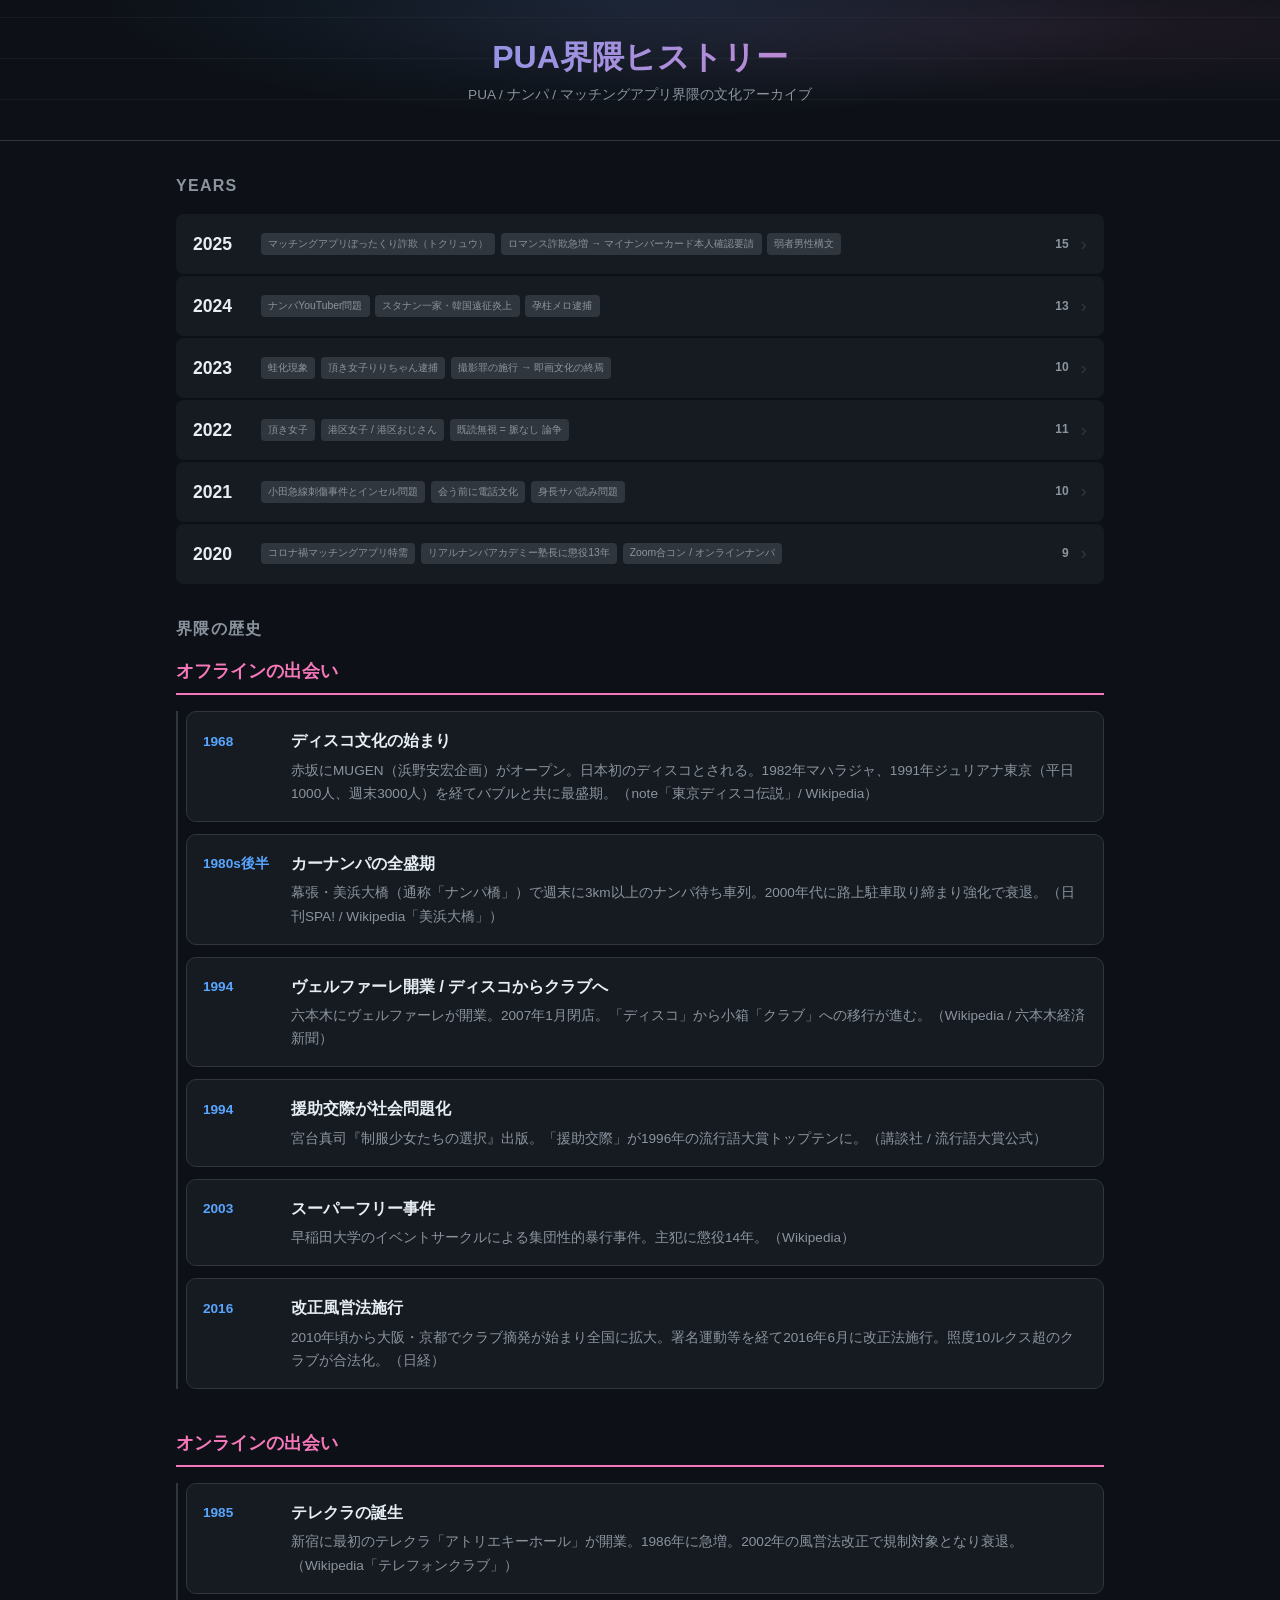
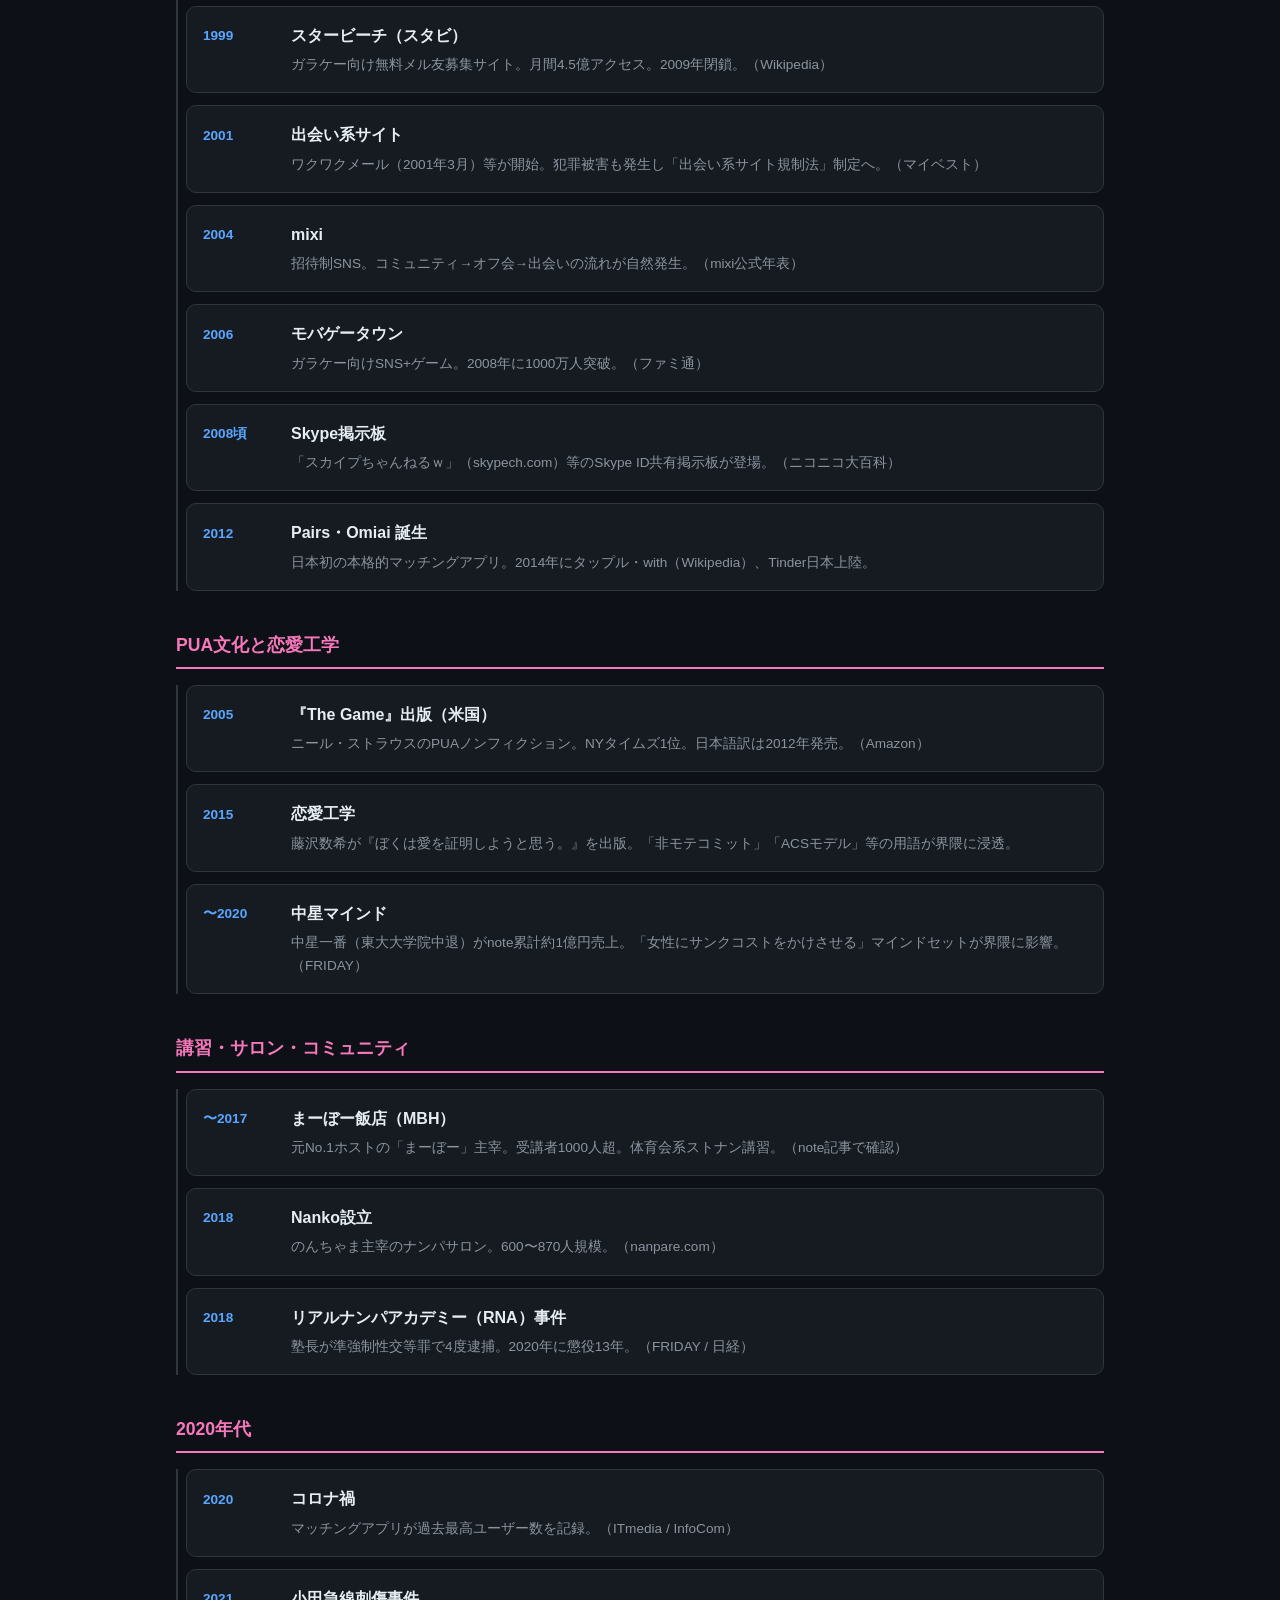
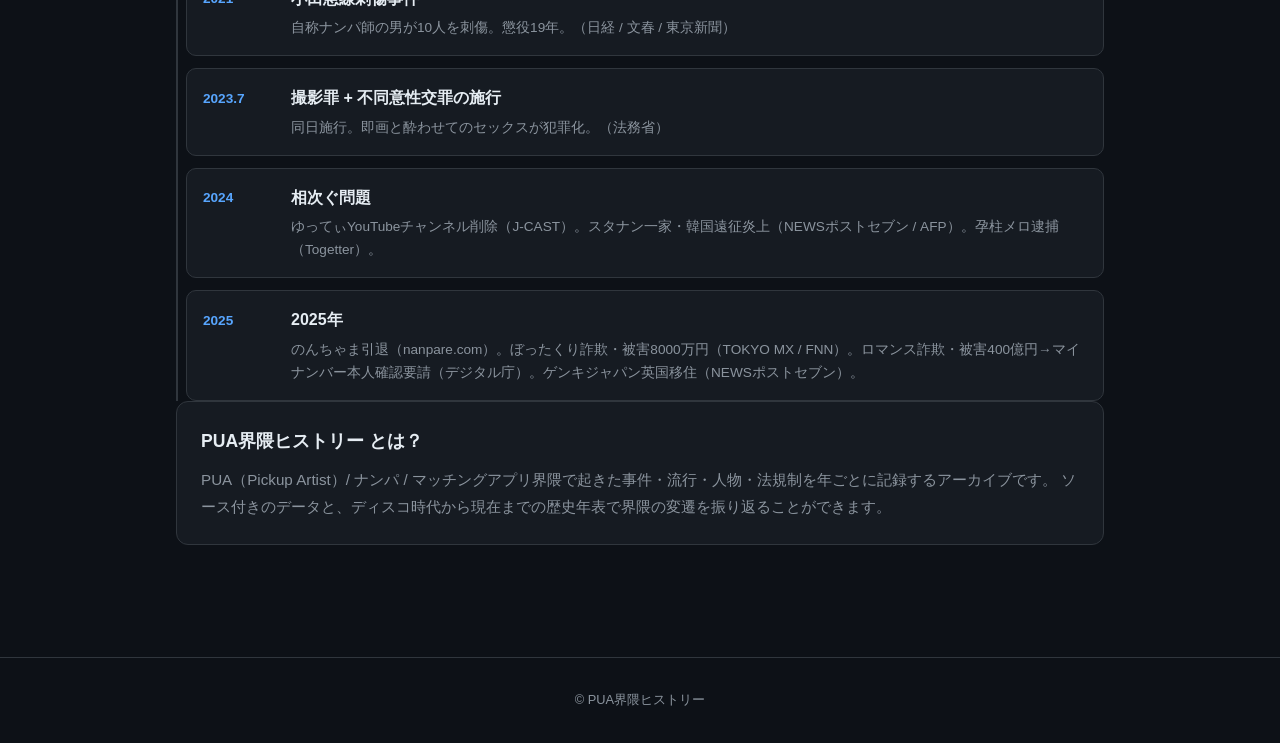
==== commit 8931f8bf: "サイト説明文を実態に合わせて修正 「ミームやネタを整理する文化アーカイブ」 →「事件・流行・人物・法規制を年ごとに記録するアーカイブ」  index.html、year.html、README.mdの" ====
--- a/site/index.html
+++ b/site/index.html
@@ -4,9 +4,9 @@
   <meta charset="UTF-8">
   <meta name="viewport" content="width=device-width, initial-scale=1.0">
   <title>PUA界隈ヒストリー</title>
-  <meta name="description" content="PUA / ナンパ / マッチングアプリ界隈で流行したミームを年ごとに記録する文化アーカイブ">
+  <meta name="description" content="PUA / ナンパ / マッチングアプリ界隈の事件・流行・人物・法規制を年ごとに記録するアーカイブ">
   <meta property="og:title" content="PUA界隈ヒストリー">
-  <meta property="og:description" content="PUA / ナンパ / マッチングアプリ界隈で流行したミームを年ごとに記録する文化アーカイブ">
+  <meta property="og:description" content="PUA / ナンパ / マッチングアプリ界隈の事件・流行・人物・法規制を年ごとに記録するアーカイブ">
   <meta property="og:type" content="website">
   <meta name="twitter:card" content="summary">
   <link rel="icon" href="data:image/svg+xml,<svg xmlns='http://www.w3.org/2000/svg' viewBox='0 0 100 100'><text y='.9em' font-size='90'>🔥</text></svg>">
@@ -14,7 +14,6 @@
 </head>
 <body>
 
-  <!-- Hero -->
   <section class="hero hero-compact">
     <div class="hero-inner">
       <h1 class="hero-title">PUA界隈ヒストリー</h1>
@@ -24,336 +23,221 @@
 
   <main class="container container-wide">
 
-    <!-- Year list -->
     <section>
       <h2 class="section-title">Years</h2>
-      <div class="year-list" id="year-list">
-        <!-- Populated by script.js -->
+      <div class="year-list" id="year-list"></div>
+    </section>
+
+    <section>
+      <h2 class="section-title">界隈の歴史</h2>
+      <div class="history-timeline">
+
+        <div class="history-era">
+          <h3 class="history-era-title">オフラインの出会い</h3>
+          <div class="history-items">
+            <div class="history-item">
+              <span class="history-year">1968</span>
+              <div class="history-content">
+                <strong>ディスコ文化の始まり</strong>
+                <p>赤坂にMUGEN（浜野安宏企画）がオープン。日本初のディスコとされる。1982年マハラジャ、1991年ジュリアナ東京（平日1000人、週末3000人）を経てバブルと共に最盛期。（note「東京ディスコ伝説」/ Wikipedia）</p>
+              </div>
+            </div>
+            <div class="history-item">
+              <span class="history-year">1980s後半</span>
+              <div class="history-content">
+                <strong>カーナンパの全盛期</strong>
+                <p>幕張・美浜大橋（通称「ナンパ橋」）で週末に3km以上のナンパ待ち車列。2000年代に路上駐車取り締まり強化で衰退。（日刊SPA! / Wikipedia「美浜大橋」）</p>
+              </div>
+            </div>
+            <div class="history-item">
+              <span class="history-year">1994</span>
+              <div class="history-content">
+                <strong>ヴェルファーレ開業 / ディスコからクラブへ</strong>
+                <p>六本木にヴェルファーレが開業。2007年1月閉店。「ディスコ」から小箱「クラブ」への移行が進む。（Wikipedia / 六本木経済新聞）</p>
+              </div>
+            </div>
+            <div class="history-item">
+              <span class="history-year">1994</span>
+              <div class="history-content">
+                <strong>援助交際が社会問題化</strong>
+                <p>宮台真司『制服少女たちの選択』出版。「援助交際」が1996年の流行語大賞トップテンに。（講談社 / 流行語大賞公式）</p>
+              </div>
+            </div>
+            <div class="history-item">
+              <span class="history-year">2003</span>
+              <div class="history-content">
+                <strong>スーパーフリー事件</strong>
+                <p>早稲田大学のイベントサークルによる集団性的暴行事件。主犯に懲役14年。（Wikipedia）</p>
+              </div>
+            </div>
+            <div class="history-item">
+              <span class="history-year">2016</span>
+              <div class="history-content">
+                <strong>改正風営法施行</strong>
+                <p>2010年頃から大阪・京都でクラブ摘発が始まり全国に拡大。署名運動等を経て2016年6月に改正法施行。照度10ルクス超のクラブが合法化。（日経）</p>
+              </div>
+            </div>
+          </div>
+        </div>
+
+        <div class="history-era">
+          <h3 class="history-era-title">オンラインの出会い</h3>
+          <div class="history-items">
+            <div class="history-item">
+              <span class="history-year">1985</span>
+              <div class="history-content">
+                <strong>テレクラの誕生</strong>
+                <p>新宿に最初のテレクラ「アトリエキーホール」が開業。1986年に急増。2002年の風営法改正で規制対象となり衰退。（Wikipedia「テレフォンクラブ」）</p>
+              </div>
+            </div>
+            <div class="history-item">
+              <span class="history-year">1999</span>
+              <div class="history-content">
+                <strong>スタービーチ（スタビ）</strong>
+                <p>ガラケー向け無料メル友募集サイト。月間4.5億アクセス。2009年閉鎖。（Wikipedia）</p>
+              </div>
+            </div>
+            <div class="history-item">
+              <span class="history-year">2001</span>
+              <div class="history-content">
+                <strong>出会い系サイト</strong>
+                <p>ワクワクメール（2001年3月）等が開始。犯罪被害も発生し「出会い系サイト規制法」制定へ。（マイベスト）</p>
+              </div>
+            </div>
+            <div class="history-item">
+              <span class="history-year">2004</span>
+              <div class="history-content">
+                <strong>mixi</strong>
+                <p>招待制SNS。コミュニティ→オフ会→出会いの流れが自然発生。（mixi公式年表）</p>
+              </div>
+            </div>
+            <div class="history-item">
+              <span class="history-year">2006</span>
+              <div class="history-content">
+                <strong>モバゲータウン</strong>
+                <p>ガラケー向けSNS+ゲーム。2008年に1000万人突破。（ファミ通）</p>
+              </div>
+            </div>
+            <div class="history-item">
+              <span class="history-year">2008頃</span>
+              <div class="history-content">
+                <strong>Skype掲示板</strong>
+                <p>「スカイプちゃんねるｗ」（skypech.com）等のSkype ID共有掲示板が登場。（ニコニコ大百科）</p>
+              </div>
+            </div>
+            <div class="history-item">
+              <span class="history-year">2012</span>
+              <div class="history-content">
+                <strong>Pairs・Omiai 誕生</strong>
+                <p>日本初の本格的マッチングアプリ。2014年にタップル・with（Wikipedia）、Tinder日本上陸。</p>
+              </div>
+            </div>
+          </div>
+        </div>
+
+        <div class="history-era">
+          <h3 class="history-era-title">PUA文化と恋愛工学</h3>
+          <div class="history-items">
+            <div class="history-item">
+              <span class="history-year">2005</span>
+              <div class="history-content">
+                <strong>『The Game』出版（米国）</strong>
+                <p>ニール・ストラウスのPUAノンフィクション。NYタイムズ1位。日本語訳は2012年発売。（Amazon）</p>
+              </div>
+            </div>
+            <div class="history-item">
+              <span class="history-year">2015</span>
+              <div class="history-content">
+                <strong>恋愛工学</strong>
+                <p>藤沢数希が『ぼくは愛を証明しようと思う。』を出版。「非モテコミット」「ACSモデル」等の用語が界隈に浸透。</p>
+              </div>
+            </div>
+            <div class="history-item">
+              <span class="history-year">〜2020</span>
+              <div class="history-content">
+                <strong>中星マインド</strong>
+                <p>中星一番（東大大学院中退）がnote累計約1億円売上。「女性にサンクコストをかけさせる」マインドセットが界隈に影響。（FRIDAY）</p>
+              </div>
+            </div>
+          </div>
+        </div>
+
+        <div class="history-era">
+          <h3 class="history-era-title">講習・サロン・コミュニティ</h3>
+          <div class="history-items">
+            <div class="history-item">
+              <span class="history-year">〜2017</span>
+              <div class="history-content">
+                <strong>まーぼー飯店（MBH）</strong>
+                <p>元No.1ホストの「まーぼー」主宰。受講者1000人超。体育会系ストナン講習。（note記事で確認）</p>
+              </div>
+            </div>
+            <div class="history-item">
+              <span class="history-year">2018</span>
+              <div class="history-content">
+                <strong>Nanko設立</strong>
+                <p>のんちゃま主宰のナンパサロン。600〜870人規模。（nanpare.com）</p>
+              </div>
+            </div>
+            <div class="history-item">
+              <span class="history-year">2018</span>
+              <div class="history-content">
+                <strong>リアルナンパアカデミー（RNA）事件</strong>
+                <p>塾長が準強制性交等罪で4度逮捕。2020年に懲役13年。（FRIDAY / 日経）</p>
+              </div>
+            </div>
+          </div>
+        </div>
+
+        <div class="history-era">
+          <h3 class="history-era-title">2020年代</h3>
+          <div class="history-items">
+            <div class="history-item">
+              <span class="history-year">2020</span>
+              <div class="history-content">
+                <strong>コロナ禍</strong>
+                <p>マッチングアプリが過去最高ユーザー数を記録。（ITmedia / InfoCom）</p>
+              </div>
+            </div>
+            <div class="history-item">
+              <span class="history-year">2021</span>
+              <div class="history-content">
+                <strong>小田急線刺傷事件</strong>
+                <p>自称ナンパ師の男が10人を刺傷。懲役19年。（日経 / 文春 / 東京新聞）</p>
+              </div>
+            </div>
+            <div class="history-item">
+              <span class="history-year">2023.7</span>
+              <div class="history-content">
+                <strong>撮影罪 + 不同意性交罪の施行</strong>
+                <p>同日施行。即画と酔わせてのセックスが犯罪化。（法務省）</p>
+              </div>
+            </div>
+            <div class="history-item">
+              <span class="history-year">2024</span>
+              <div class="history-content">
+                <strong>相次ぐ問題</strong>
+                <p>ゆってぃYouTubeチャンネル削除（J-CAST）。スタナン一家・韓国遠征炎上（NEWSポストセブン / AFP）。孕柱メロ逮捕（Togetter）。</p>
+              </div>
+            </div>
+            <div class="history-item">
+              <span class="history-year">2025</span>
+              <div class="history-content">
+                <strong>2025年</strong>
+                <p>のんちゃま引退（nanpare.com）。ぼったくり詐欺・被害8000万円（TOKYO MX / FNN）。ロマンス詐欺・被害400億円→マイナンバー本人確認要請（デジタル庁）。ゲンキジャパン英国移住（NEWSポストセブン）。</p>
+              </div>
+            </div>
+          </div>
+        </div>
+
       </div>
     </section>
 
-    <!-- History -->
-    <section>
-      <h2 class="section-title">界隈の歴史</h2>
-
-      <div class="history-timeline">
-
-        <div class="history-era">
-          <h3 class="history-era-title">語源と黎明期</h3>
-          <div class="history-items">
-            <div class="history-item">
-              <span class="history-year">明治</span>
-              <div class="history-content">
-                <strong>「軟派」の誕生</strong>
-                <p>「軟派（なんぱ）」は元々政治用語で「意見が軟弱な党派」の意味（1892年初出）。その後「異性との交遊を好む青少年の一派」（1909年）に転用。「硬派」の対義語として定着。</p>
-              </div>
-            </div>
-            <div class="history-item">
-              <span class="history-year">1970s</span>
-              <div class="history-content">
-                <strong>「ガールハント」から「ナンパ」へ</strong>
-                <p>銀座に代わり新宿がアングラ文化の中心に。この頃「ガールハント」から「ナンパ」と呼ばれるように。1980年頃からカタカナ表記の「ナンパする」が定着。</p>
-              </div>
-            </div>
-          </div>
-        </div>
-
-        <div class="history-era">
-          <h3 class="history-era-title">オフライン: ストリート / クラブ / カーナンパ</h3>
-          <div class="history-items">
-            <div class="history-item">
-              <span class="history-year">1968</span>
-              <div class="history-content">
-                <strong>日本のディスコ文化の始まり</strong>
-                <p>赤坂にMUGENがオープン、1971年に同ビルにビブロスが誕生。アメリカのディスコブームが日本に上陸し、ディスコが男女の出会いの場として機能し始める。</p>
-              </div>
-            </div>
-            <div class="history-item">
-              <span class="history-year">1980-84</span>
-              <div class="history-content">
-                <strong>第1次ディスコブーム / 六本木スクエアビル</strong>
-                <p>別名「サーファーディスコブーム」。六本木スクエアビルは地下2階〜地上10階のうち10フロアがディスコという一大牙城に。原宿ではホコ天・竹下通りが若者文化の中心。日本初のクラブ「ピテカントロプス」も誕生。</p>
-              </div>
-            </div>
-            <div class="history-item">
-              <span class="history-year">1982</span>
-              <div class="history-content">
-                <strong>マハラジャ1号店オープン</strong>
-                <p>オリエンタルで豪華な内装のマハラジャがオープン。バブル景気と共に高級ディスコブーム（第2次ディスコブーム）を牽引。「お立ち台」文化の原型が六本木スクエアビル3Fの『ギゼ』で誕生。</p>
-              </div>
-            </div>
-            <div class="history-item">
-              <span class="history-year">1980s後半</span>
-              <div class="history-content">
-                <strong>カーナンパの全盛期</strong>
-                <p>車がステータスの時代、「格好良い車に乗っていればモテる」。千葉・幕張の美浜大橋は「ナンパ橋」と呼ばれ、週末には3km以上のナンパ待ち車列ができた。関東最大のカーナンパスポット。</p>
-              </div>
-            </div>
-            <div class="history-item">
-              <span class="history-year">1991</span>
-              <div class="history-content">
-                <strong>ジュリアナ東京オープン / バブルの絶頂</strong>
-                <p>5月にジュリアナ東京オープン。平日1000人、週末2000〜3000人がフロアに。お立ち台・ボディコン・扇子が象徴。しかし既にバブルにはほころびが。1994年8月31日に閉店。</p>
-              </div>
-            </div>
-            <div class="history-item">
-              <span class="history-year">1990s前半</span>
-              <div class="history-content">
-                <strong>渋谷ストリートナンパの最盛期</strong>
-                <p>渋谷がナンパの聖地として君臨。マルキュー前・公園通りが中心地。高校生〜20代前半のナンパ師が日夜繰り出した。チーマー文化、渋カジも同時代。95年頃にピークを迎え、徐々に衰退へ。</p>
-              </div>
-            </div>
-            <div class="history-item">
-              <span class="history-year">1993</span>
-              <div class="history-content">
-                <strong>ブルセラ・援助交際ブーム</strong>
-                <p>宮台真司が『制服少女たちの選択』出版。援助交際を社会問題として可視化。1996年に流行語大賞入賞。出会いの商品化が議論に。</p>
-              </div>
-            </div>
-            <div class="history-item">
-              <span class="history-year">1994</span>
-              <div class="history-content">
-                <strong>ヴェルファーレ開業 / ディスコからクラブへ</strong>
-                <p>六本木にヴェルファーレが開業（〜2007年）。ジュリアナ閉店後のナイトシーンを引き継ぐ。「ディスコ」が死語化し始め、小箱の「クラブ」が主流に。ナンパの場もクラブへ移行。</p>
-              </div>
-            </div>
-            <div class="history-item">
-              <span class="history-year">2000s</span>
-              <div class="history-content">
-                <strong>カーナンパの衰退 / ストナンスポットの絶滅</strong>
-                <p>路上駐車の取り締まり強化・道路交通法改正でカーナンパが下火に。六本木・渋谷・池袋のストナン名物スポットも次々と消滅。車への関心低下・携帯電話の普及が追い打ち。</p>
-              </div>
-            </div>
-            <div class="history-item">
-              <span class="history-year">2003</span>
-              <div class="history-content">
-                <strong>スーパーフリー事件</strong>
-                <p>早稲田大学のイベントサークル「スーパーフリー」による集団性的暴行事件。合コン文化の闇が社会問題化。主犯に懲役14年。</p>
-              </div>
-            </div>
-            <div class="history-item">
-              <span class="history-year">2011-16</span>
-              <div class="history-content">
-                <strong>風営法ダンス規制 → 改正</strong>
-                <p>2011年以降、飲食店を装って客にダンスをさせた風営法違反で摘発が増加。クラブ文化存続の危機に。署名運動や議論を経て、2016年に改正風営法施行。照度10ルクス超のクラブが合法化。</p>
-              </div>
-            </div>
-          </div>
-        </div>
-
-        <div class="history-era">
-          <h3 class="history-era-title">オンライン: テレクラからマッチングアプリへ</h3>
-          <div class="history-items">
-            <div class="history-item">
-              <span class="history-year">1980s後半</span>
-              <div class="history-content">
-                <strong>テレクラの誕生</strong>
-                <p>電話を通じて異性と出会う「テレフォンクラブ」が登場。風俗営業法の規制対象外だったため急成長。ナンパの「匿名性」「効率化」の原点。2002年の風営法改正で規制対象となり衰退。</p>
-              </div>
-            </div>
-            <div class="history-item">
-              <span class="history-year">1999</span>
-              <div class="history-content">
-                <strong>スタービーチ（スタビ）誕生</strong>
-                <p>ガラケー向け無料メル友募集サイト「スター・ビーチ」がサービス開始。1日1,200万アクセス、月間4.5億アクセスを記録し、ガラケー時代の伝説的出会い系に。2008年の出会い系規制法施行（年齢確認厳格化）に対応できず2009年に閉鎖。</p>
-              </div>
-            </div>
-            <div class="history-item">
-              <span class="history-year">2001</span>
-              <div class="history-content">
-                <strong>出会い系サイトの時代</strong>
-                <p>ワクワクメール（2001年）、PCMAX（2002年）開始。インターネット経由の出会いが一般化するも、犯罪被害も発生し「出会い系サイト規制法」制定へ。</p>
-              </div>
-            </div>
-            <div class="history-item">
-              <span class="history-year">2004</span>
-              <div class="history-content">
-                <strong>mixi誕生 → コミュニティ/オフ会文化</strong>
-                <p>招待制SNS「mixi」がサービス開始。2006〜2009年に大ブームとなり、趣味コミュニティからオフ会→出会いへの流れが自然発生。「mixi＝出会える場所」のイメージが広まるも、未成年トラブルや援助交際が問題化。</p>
-              </div>
-            </div>
-            <div class="history-item">
-              <span class="history-year">2006</span>
-              <div class="history-content">
-                <strong>モバゲータウン誕生</strong>
-                <p>ガラケー向けSNS+ゲーム「モバゲータウン」がサービス開始。半年で140万人、2008年に1000万人突破（国民13人に1人）。アバター・ミニメール・日記による交流が10〜20代を中心に爆発的人気。出会い目的での利用も。</p>
-              </div>
-            </div>
-            <div class="history-item">
-              <span class="history-year">2008頃</span>
-              <div class="history-content">
-                <strong>Skype掲示板の時代</strong>
-                <p>「スカイプちゃんねるｗ」等のSkype ID共有掲示板が登場。テキスト→音声→ビデオ通話と段階を踏んで出会いに発展するパターンが定着。マッチングアプリ以前の「ネトナン」の原型。</p>
-              </div>
-            </div>
-          </div>
-        </div>
-
-        <div class="history-era">
-          <h3 class="history-era-title">PUA文化の輸入と恋愛工学</h3>
-          <div class="history-items">
-            <div class="history-item">
-              <span class="history-year">2005</span>
-              <div class="history-content">
-                <strong>『The Game』出版（米国）</strong>
-                <p>ニール・ストラウスが PUA（Pick Up Artist）の世界を描いたノンフィクション『The Game』を出版。NYタイムズ1位のベストセラーに。PUA の概念が世界に広まる。ミステリーメソッド（オープナー→アトラクション→コンフォート→クロージング）が体系化。</p>
-              </div>
-            </div>
-            <div class="history-item">
-              <span class="history-year">2012</span>
-              <div class="history-content">
-                <strong>日本語訳『ザ・ゲーム』発売 / Pairs・Omiai 誕生</strong>
-                <p>『ザ・ゲーム 退屈な人生を変える究極のナンパバイブル』として日本語版が発売。同年、日本初の本格的マッチングアプリ Omiai（2月）・Pairs がリリース。出会いのデジタル化が本格始動。</p>
-              </div>
-            </div>
-            <div class="history-item">
-              <span class="history-year">2014</span>
-              <div class="history-content">
-                <strong>タップル・with リリース / Tinder 日本上陸</strong>
-                <p>マッチングアプリの三強が出揃う。Tinder の「スワイプ文化」が日本にも波及し、出会いのカジュアル化が加速。</p>
-              </div>
-            </div>
-            <div class="history-item">
-              <span class="history-year">2015</span>
-              <div class="history-content">
-                <strong>恋愛工学の爆発</strong>
-                <p>藤沢数希が『ぼくは愛を証明しようと思う。』を出版。メルマガ「週刊金融日記」で恋愛工学を体系化。「非モテコミット」「ACSモデル」「フレンドシップ戦略」等の用語が界隈に浸透。ナンパ界隈がSNS展開に目覚め、Twitter上でのコミュニティ形成が加速。</p>
-              </div>
-            </div>
-          </div>
-        </div>
-
-        <div class="history-era">
-          <h3 class="history-era-title">講習文化からサロン文化へ</h3>
-          <div class="history-items">
-            <div class="history-item">
-              <span class="history-year">2013頃</span>
-              <div class="history-content">
-                <strong>ナンパ講習の黎明期</strong>
-                <p>個人のナンパ師が1対1または少人数で実地指導する「ナンパ講習」が始まる。座学のみ、グループ講習、マンツーマンなど形態は様々。価格帯も数千円〜数十万円と幅広く、質のばらつきが問題に。</p>
-              </div>
-            </div>
-            <div class="history-item">
-              <span class="history-year">2015</span>
-              <div class="history-content">
-                <strong>オンラインサロンプラットフォームの拡大</strong>
-                <p>Synapse（2012年〜）に続き、Salonde（2015年）、DMMオンラインサロン（2016年）が参入。ナンパ界隈でもオンラインサロン形式のコミュニティが形成され始める。</p>
-              </div>
-            </div>
-            <div class="history-item">
-              <span class="history-year">2017頃</span>
-              <div class="history-content">
-                <strong>まーぼー飯店（MBH）/ 講習文化の成熟</strong>
-                <p>元No.1ホストの「まーぼー」が主宰するナンパ講習グループ「まーぼー飯店（MBH）」が活動。ナンパ歴18年・講師歴10年・受講者1000人超。メンバーが「2ヶ月で15,000声かけ」等のハードなストナン訓練を実施する体育会系スタイル。講習文化の代表格の一つ。</p>
-              </div>
-            </div>
-            <div class="history-item">
-              <span class="history-year">2018</span>
-              <div class="history-content">
-                <strong>Nanko設立 / サロン文化の本格化</strong>
-                <p>のんちゃま主宰のナンパサロン「Nanko」が設立（後に600〜870人規模に成長）。クローズドなコミュニティで情報共有・仲間作り・講習を一体化。個人講習→サロン型への移行が加速。アツストサロン等も同時期。</p>
-              </div>
-            </div>
-            <div class="history-item">
-              <span class="history-year">2020</span>
-              <div class="history-content">
-                <strong>noteがナンパ系コンテンツを一斉BAN</strong>
-                <p>2020年6月、noteが「稼げる系」「恋愛（主にナンパ術）」の情報商材コンテンツを一斉に削除。有料noteでナンパテクを販売していた層が打撃を受け、Tips・Brain等の別プラットフォームに移行。</p>
-              </div>
-            </div>
-          </div>
-        </div>
-
-        <div class="history-era">
-          <h3 class="history-era-title">Twitterナンパ界隈の形成と黄金期</h3>
-          <div class="history-items">
-            <div class="history-item">
-              <span class="history-year">2016-18</span>
-              <div class="history-content">
-                <strong>ナンパ界隈の黄金期</strong>
-                <p>Twitter上に「ナンパ垢」が大量発生。地域別クラスター（🦁新宿・🐕渋谷・🦉池袋）が形成。ストナン・ネトナンの二大流派が確立。即報告・戦果報告が界隈のメインコンテンツに。コンサル・サロン・講習ビジネスも本格化。</p>
-              </div>
-            </div>
-            <div class="history-item">
-              <span class="history-year">2018</span>
-              <div class="history-content">
-                <strong>リアルナンパアカデミー（RNA）事件</strong>
-                <p>ナンパ塾「RNA」の塾長が準強制性交等罪で逮捕（4度）。女性を泥酔させてホテルに連れ込む手法を「マニュアル化」し組織的に犯行。塾生に東京メトロ社員も。2020年に懲役13年。ナンパ塾の闇が社会に知られるきっかけに。</p>
-              </div>
-            </div>
-            <div class="history-item">
-              <span class="history-year">2019</span>
-              <div class="history-content">
-                <strong>中星マインドの台頭</strong>
-                <p>中星一番が東大大学院中退後にナンパで月商2000万以上を達成。「女性に家を提供させる」「サンクコストをかけさせる」マインドセットが経典化。note累計約1億円売上。</p>
-              </div>
-            </div>
-          </div>
-        </div>
-
-        <div class="history-era">
-          <h3 class="history-era-title">コロナ禍と界隈の転換</h3>
-          <div class="history-items">
-            <div class="history-item">
-              <span class="history-year">2020</span>
-              <div class="history-content">
-                <strong>コロナ禍でストナン消滅 → アプリ全盛</strong>
-                <p>緊急事態宣言で「不要不急のナンパ」が誕生。Zoom合コン・マスク詐欺など新ミームが続出。マッチングアプリが過去最高ユーザー数を記録。</p>
-              </div>
-            </div>
-            <div class="history-item">
-              <span class="history-year">2021</span>
-              <div class="history-content">
-                <strong>小田急線刺傷事件</strong>
-                <p>8月、自称ナンパ師の男が小田急線で10人を刺傷。PUA→挫折→ミソジニーのパスが「インセル問題」として社会問題化。懲役19年。</p>
-              </div>
-            </div>
-            <div class="history-item">
-              <span class="history-year">2022</span>
-              <div class="history-content">
-                <strong>即画文化の全盛期 / 頂き女子</strong>
-                <p>ベッド写真・音声の無断投稿が常態化。「頂き女子りりちゃん」が話題になり、PUAと頂き女子の「表裏一体」が議論に。港区女子・Photojoy量産型も定番ネタ化。</p>
-              </div>
-            </div>
-          </div>
-        </div>
-
-        <div class="history-era">
-          <h3 class="history-era-title">法規制の時代</h3>
-          <div class="history-items">
-            <div class="history-item">
-              <span class="history-year">2023.7</span>
-              <div class="history-content">
-                <strong>撮影罪 + 不同意性交罪の施行</strong>
-                <p>同日施行の二つの法律がナンパ界隈に影響。即画（性的画像の無断撮影・公開）と、酔わせてのセックスが明確に犯罪化。「蛙化現象」「頂き女子りりちゃん逮捕」「杉崎PUAブレイク」も同年。</p>
-              </div>
-            </div>
-            <div class="history-item">
-              <span class="history-year">2024</span>
-              <div class="history-content">
-                <strong>相次ぐ問題と活動停止</strong>
-                <p>ゆってぃYouTubeチャンネル削除（9月）→ スタナン一家・韓国遠征炎上で国際問題（10月）→ 孕柱メロ不同意性交で逮捕（11月）。アツストサロン即数捏造、黒足の一味も活動縮小。</p>
-              </div>
-            </div>
-            <div class="history-item">
-              <span class="history-year">2025</span>
-              <div class="history-content">
-                <strong>2025年の動向</strong>
-                <p>のんちゃま引退（8年間のストナン講習終了）。Pairs・タップルが本人確認を厳格化。マッチングアプリぼったくり詐欺（トクリュウ、被害8000万円）が社会問題に。ロマンス詐欺急増（被害400億円）を受けデジタル庁がマイナンバーカード本人確認を要請。ゲンキジャパンが「コンプラ的に厳しい」と英国移住を発表。</p>
-              </div>
-            </div>
-          </div>
-        </div>
-
-      </div>
-    </section>
-
-    <!-- About -->
     <section class="about">
       <h2>PUA界隈ヒストリー とは？</h2>
       <p>
-        PUA界隈ヒストリー は、PUA（Pickup Artist）/ ナンパ / マッチングアプリ界隈で流行したミームやネタを年ごとに整理する文化アーカイブです。
-        Twitter（X）や匿名掲示板、note、YouTubeなどで生まれたフレーズ・コラ画像・ネタを時系列で振り返ることができます。
+        PUA（Pickup Artist）/ ナンパ / マッチングアプリ界隈で起きた事件・流行・人物・法規制を年ごとに記録するアーカイブです。
+        ソース付きのデータと、ディスコ時代から現在までの歴史年表で界隈の変遷を振り返ることができます。
       </p>
     </section>
 
